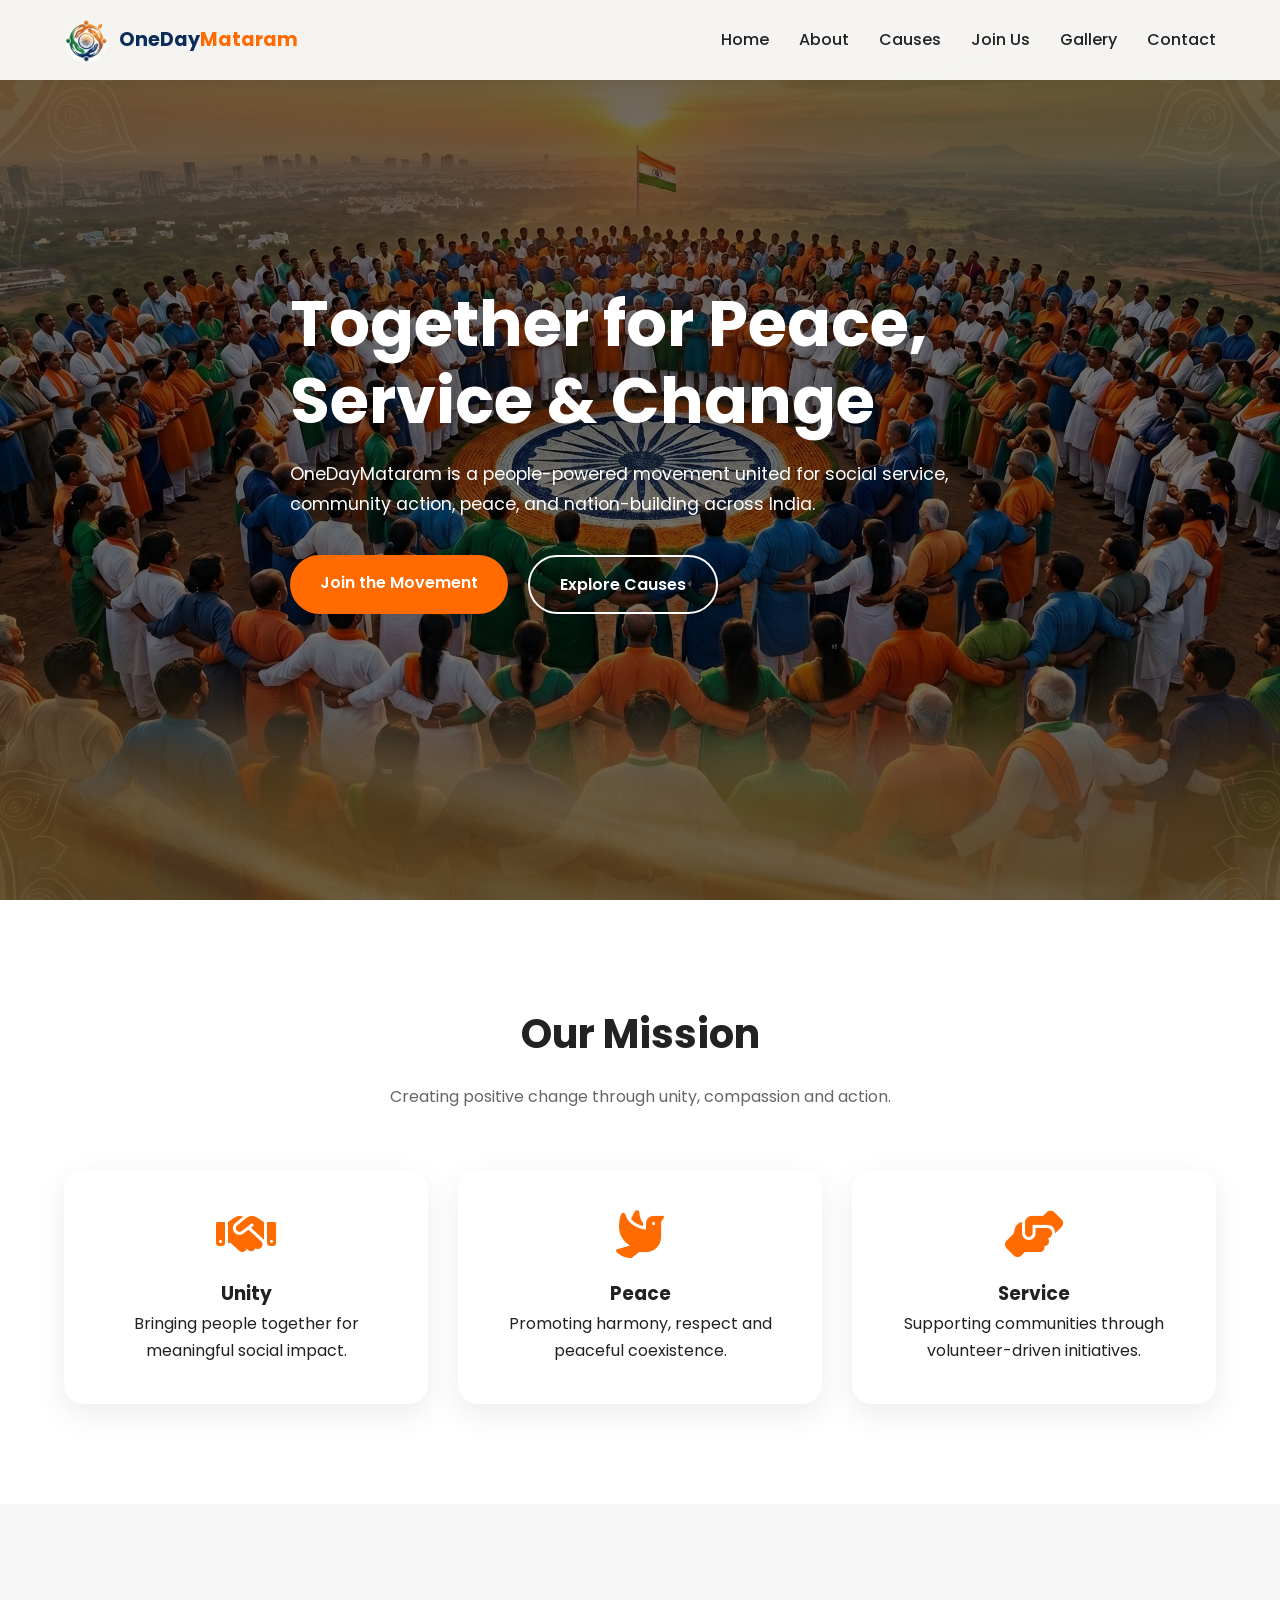
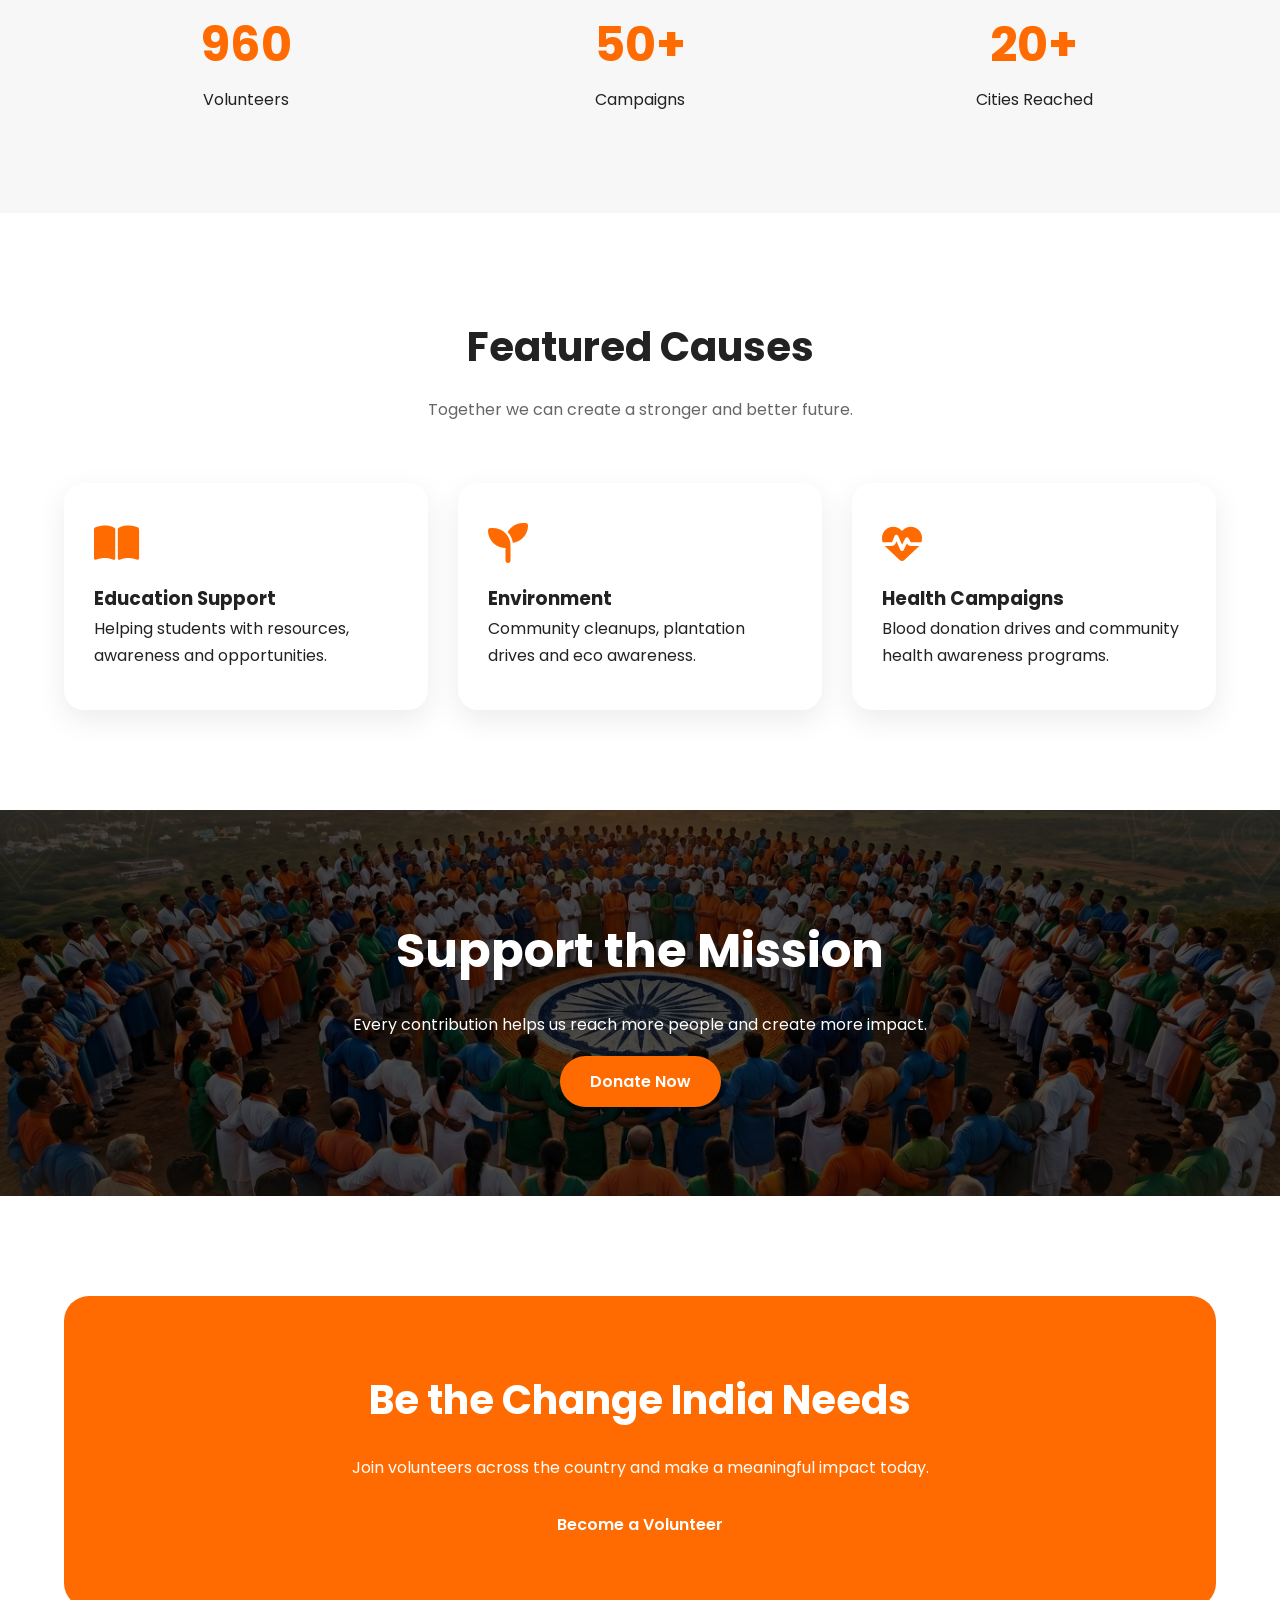
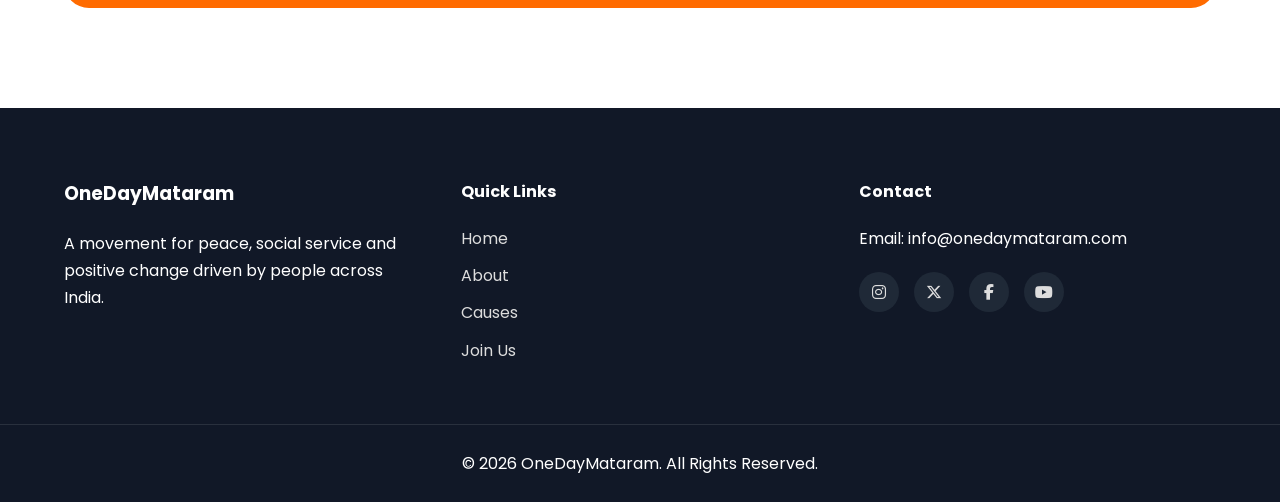
==== index.html @ 4ea3427a "First changes" ====
<!doctype html>
<html lang="en">
  <head>
    <meta charset="UTF-8" />
    <meta name="viewport" content="width=device-width, initial-scale=1.0" />
    <title>OneDayMataram | Together for Peace & Change</title>

    <!-- Google Fonts -->
    <link rel="preconnect" href="https://fonts.googleapis.com" />
    <link rel="preconnect" href="https://fonts.gstatic.com" crossorigin />
    <link
      href="https://fonts.googleapis.com/css2?family=Poppins:wght@300;400;500;600;700&display=swap"
      rel="stylesheet"
    />

    <!-- Font Awesome -->
    <link
      rel="stylesheet"
      href="https://cdnjs.cloudflare.com/ajax/libs/font-awesome/6.5.2/css/all.min.css"
    />

    <!-- AOS Animation -->
    <link href="https://unpkg.com/aos@2.3.4/dist/aos.css" rel="stylesheet" />

    <!-- CSS -->
    <link rel="stylesheet" href="assets/css/style.css" />
  </head>

  <body>
    <!-- ================= NAVBAR ================= -->

    <header class="header">
      <nav class="navbar container">
        <a href="index.html" class="logo">
          <img src="assets/images/logo.png" alt="OneDayMataram Logo" />
          <span class="logo-text">
            <span class="one">OneDay</span><span class="mat">Mataram</span>
          </span>
        </a>

        <ul class="nav-links" id="navLinks">
          <li><a href="index.html">Home</a></li>
          <li><a href="about.html">About</a></li>
          <li><a href="causes.html">Causes</a></li>
          <li><a href="join.html">Join Us</a></li>
          <li><a href="gallery.html">Gallery</a></li>
          <li><a href="contact.html">Contact</a></li>
        </ul>

        <div class="menu-toggle" id="menuToggle">
          <i class="fas fa-bars"></i>
        </div>
      </nav>
    </header>

    <!-- ================= HERO ================= -->

    <section class="hero">
      <div class="hero-overlay"></div>

      <div class="hero-content container" data-aos="fade-up">
        <h1>Together for Peace,<br />Service & Change</h1>

        <p>
          OneDayMataram is a people-powered movement united for social service,
          community action, peace, and nation-building across India.
        </p>

        <div class="hero-buttons">
          <a href="#" class="btn primary-btn">Join the Movement</a>
          <a href="#" class="btn secondary-btn">Explore Causes</a>
        </div>
      </div>
    </section>

    <!-- ================= MISSION ================= -->

    <section class="mission section">
      <div class="container">
        <div class="section-title" data-aos="fade-up">
          <h2>Our Mission</h2>
          <p>Creating positive change through unity, compassion and action.</p>
        </div>

        <div class="mission-grid">
          <div class="mission-card" data-aos="zoom-in">
            <i class="fas fa-handshake"></i>
            <h3>Unity</h3>
            <p>Bringing people together for meaningful social impact.</p>
          </div>

          <div class="mission-card" data-aos="zoom-in" data-aos-delay="100">
            <i class="fas fa-dove"></i>
            <h3>Peace</h3>
            <p>Promoting harmony, respect and peaceful coexistence.</p>
          </div>

          <div class="mission-card" data-aos="zoom-in" data-aos-delay="200">
            <i class="fas fa-hands-helping"></i>
            <h3>Service</h3>
            <p>Supporting communities through volunteer-driven initiatives.</p>
          </div>
        </div>
      </div>
    </section>

    <!-- ================= STATS ================= -->

    <section class="stats section">
      <div class="container stats-grid">
        <div class="stat-box" data-aos="fade-up">
          <h2 class="counter" data-target="1000">0</h2>
          <p>Volunteers</p>
        </div>

        <div class="stat-box" data-aos="fade-up" data-aos-delay="100">
          <h2 class="counter" data-target="50">0</h2>
          <p>Campaigns</p>
        </div>

        <div class="stat-box" data-aos="fade-up" data-aos-delay="200">
          <h2 class="counter" data-target="20">0</h2>
          <p>Cities Reached</p>
        </div>
      </div>
    </section>

    <!-- ================= CAUSES ================= -->

    <section class="causes section">
      <div class="container">
        <div class="section-title" data-aos="fade-up">
          <h2>Featured Causes</h2>
          <p>Together we can create a stronger and better future.</p>
        </div>

        <div class="causes-grid">
          <div class="cause-card" data-aos="fade-up">
            <i class="fas fa-book-open"></i>
            <h3>Education Support</h3>
            <p>Helping students with resources, awareness and opportunities.</p>
          </div>

          <div class="cause-card" data-aos="fade-up" data-aos-delay="100">
            <i class="fas fa-seedling"></i>
            <h3>Environment</h3>
            <p>Community cleanups, plantation drives and eco awareness.</p>
          </div>

          <div class="cause-card" data-aos="fade-up" data-aos-delay="200">
            <i class="fas fa-heartbeat"></i>
            <h3>Health Campaigns</h3>
            <p>
              Blood donation drives and community health awareness programs.
            </p>
          </div>
        </div>
      </div>
    </section>

    <!-- ================= DONATION ================= -->

    <section class="donation">
      <div class="container donation-content" data-aos="zoom-in">
        <h2>Support the Mission</h2>

        <p>
          Every contribution helps us reach more people and create more impact.
        </p>

        <a href="#" class="btn primary-btn">Donate Now</a>

        <!-- Donation system integration coming soon -->
      </div>
    </section>

    <!-- ================= CTA ================= -->

    <section class="cta section">
      <div class="container cta-box" data-aos="fade-up">
        <h2>Be the Change India Needs</h2>

        <p>
          Join volunteers across the country and make a meaningful impact today.
        </p>

        <a href="#" class="btn primary-btn">Become a Volunteer</a>
      </div>
    </section>

    <!-- ================= FOOTER ================= -->

    <footer class="footer">
      <div class="container footer-grid">
        <div class="footer-about">
          <h3>OneDayMataram</h3>

          <p>
            A movement for peace, social service and positive change driven by
            people across India.
          </p>
        </div>

        <div class="footer-links">
          <h4>Quick Links</h4>

          <ul>
            <li><a href="index.html">Home</a></li>
            <li><a href="about.html">About</a></li>
            <li><a href="causes.html">Causes</a></li>
            <li><a href="join.html">Join Us</a></li>
          </ul>
        </div>

        <div class="footer-contact">
          <h4>Contact</h4>

          <p>Email: info@onedaymataram.com</p>

          <div class="social-icons">
            <!-- Replace placeholder links later -->

            <a href="#"><i class="fab fa-instagram"></i></a>
            <a href="#"><i class="fab fa-x-twitter"></i></a>
            <a href="#"><i class="fab fa-facebook-f"></i></a>
            <a href="#"><i class="fab fa-youtube"></i></a>
          </div>
        </div>
      </div>

      <div class="footer-bottom">
        <p>© 2026 OneDayMataram. All Rights Reserved.</p>
      </div>
    </footer>

    <!-- Scroll Top -->
    <button id="scrollTopBtn">
      <i class="fas fa-arrow-up"></i>
    </button>

    <!-- AOS -->
    <script src="https://unpkg.com/aos@2.3.4/dist/aos.js"></script>

    <!-- JS -->
    <script src="assets/js/script.js"></script>
  </body>
</html>
---- assets/css/style.css ----
* {
  margin: 0;
  padding: 0;
  box-sizing: border-box;
  scroll-behavior: smooth;
}

html,
body {
  width: 100%;
  overflow-x: hidden;
}

body {
  font-family: "Poppins", sans-serif;
  color: #222;
  background: #fff;
  line-height: 1.7;
}

.container {
  width: 90%;
  max-width: 1200px;
  margin: auto;
}

.section {
  padding: 100px 0;
}

/* ================= NAVBAR ================= */

.header {
  position: fixed;
  width: 100%;
  top: 0;
  left: 0;
  z-index: 1000;
  background: #ffffffee;
  backdrop-filter: blur(10px);
  box-shadow: 0 2px 10px rgba(0, 0, 0, 0.05);
}

.navbar {
  display: flex;
  justify-content: space-between;
  align-items: center;
  height: 80px;
}

.logo {
  display: flex;
  align-items: center;
  gap: 10px;
  text-decoration: none;
  font-size: 1.2rem;
  font-weight: 700;
}

/* image */
.logo img {
  width: 45px;
  height: 45px;
  object-fit: cover;
  border-radius: 50%;
  background: #ddd;
}

/* text wrapper */
.logo-text {
  display: inline-block;
  line-height: 1;
  font-size: 1.2rem;
}

/* colors */
.logo-text .one {
  color: #0b2b58; /* Blue */
}

.logo-text .mat {
  color: #ff6b00; /* Orange */
}

.nav-links {
  display: flex;
  list-style: none;
  gap: 30px;
}

.nav-links a {
  text-decoration: none;
  color: #222;
  font-weight: 500;
  transition: 0.3s;
}

.nav-links a:hover {
  color: #ff6b00;
}

.menu-toggle {
  display: none;
  font-size: 1.5rem;
  cursor: pointer;
}

/* ================= HERO ================= */

.hero {
  height: 100vh;
  background:
    linear-gradient(rgba(0, 0, 0, 0.55), rgba(0, 0, 0, 0.55)),
    url("../images/hero.jpg") center/cover no-repeat;
  display: flex;
  align-items: center;
  position: relative;
}

.hero-content {
  position: relative;
  z-index: 2;
  color: #fff;
  max-width: 700px;
}

.hero-content h1 {
  font-size: 4rem;
  line-height: 1.2;
  margin-bottom: 20px;
}

.hero-content p {
  font-size: 1.1rem;
  margin-bottom: 35px;
}

.hero-buttons {
  display: flex;
  gap: 20px;
  flex-wrap: wrap;
}

.btn {
  padding: 14px 30px;
  border-radius: 50px;
  text-decoration: none;
  font-weight: 600;
  transition: 0.3s;
}

.primary-btn {
  background: #ff6b00;
  color: #fff;
}

.primary-btn:hover {
  background: #e45f00;
  transform: translateY(-3px);
}

.secondary-btn {
  border: 2px solid #fff;
  color: #fff;
}

.secondary-btn:hover {
  background: #fff;
  color: #111;
}

/* ================= TITLES ================= */

.section-title {
  text-align: center;
  margin-bottom: 60px;
}

.section-title h2 {
  font-size: 2.5rem;
  margin-bottom: 15px;
}

.section-title p {
  color: #666;
}

/* ================= MISSION ================= */

.mission-grid {
  display: grid;
  grid-template-columns: repeat(auto-fit, minmax(250px, 1fr));
  gap: 30px;
}

.mission-card {
  background: #fff;
  padding: 40px 30px;
  border-radius: 20px;
  text-align: center;
  box-shadow: 0 10px 30px rgba(0, 0, 0, 0.08);
  transition: 0.4s;
}

.mission-card:hover {
  transform: translateY(-10px);
}

.mission-card i {
  font-size: 3rem;
  color: #ff6b00;
  margin-bottom: 20px;
}

/* ================= STATS ================= */

.stats {
  background: #f7f7f7;
}

.stats-grid {
  display: grid;
  grid-template-columns: repeat(auto-fit, minmax(250px, 1fr));
  gap: 30px;
  text-align: center;
}

.stat-box h2 {
  font-size: 3rem;
  color: #ff6b00;
}

/* ================= CAUSES ================= */

.causes-grid {
  display: grid;
  grid-template-columns: repeat(auto-fit, minmax(280px, 1fr));
  gap: 30px;
}

.cause-card {
  padding: 40px 30px;
  border-radius: 20px;
  background: #fff;
  box-shadow: 0 10px 30px rgba(0, 0, 0, 0.08);
  transition: 0.4s;
}

.cause-card:hover {
  transform: translateY(-10px);
}

.cause-card i {
  font-size: 2.5rem;
  color: #ff6b00;
  margin-bottom: 20px;
}

/* ================= DONATION ================= */

.donation {
  padding: 100px 0;
  background:
    linear-gradient(rgba(0, 0, 0, 0.7), rgba(0, 0, 0, 0.7)),
    url("../images/hero.jpg") center/cover no-repeat;
  text-align: center;
  color: #fff;
}

.donation-content h2 {
  font-size: 3rem;
  margin-bottom: 20px;
}

.donation-content p {
  margin-bottom: 30px;
}

/* ================= CTA ================= */

.cta-box {
  background: #ff6b00;
  color: #fff;
  padding: 70px 40px;
  border-radius: 25px;
  text-align: center;
}

.cta-box h2 {
  font-size: 2.5rem;
  margin-bottom: 20px;
}

.cta-box p {
  margin-bottom: 30px;
}

/* ================= FOOTER ================= */

.footer {
  background: #111827;
  color: #fff;
  padding-top: 70px;
}

.footer-grid {
  display: grid;
  grid-template-columns: repeat(auto-fit, minmax(250px, 1fr));
  gap: 40px;
}

.footer h4,
.footer h3 {
  margin-bottom: 20px;
}

.footer ul {
  list-style: none;
}

.footer ul li {
  margin-bottom: 10px;
}

.footer a {
  text-decoration: none;
  color: #ddd;
}

.footer a:hover {
  color: #ff6b00;
}

.social-icons {
  display: flex;
  gap: 15px;
  margin-top: 20px;
}

.social-icons a {
  width: 40px;
  height: 40px;
  background: #1f2937;
  display: flex;
  align-items: center;
  justify-content: center;
  border-radius: 50%;
  transition: 0.3s;
}

.social-icons a:hover {
  background: #ff6b00;
}

.footer-bottom {
  text-align: center;
  padding: 25px 0;
  margin-top: 50px;
  border-top: 1px solid rgba(255, 255, 255, 0.1);
}

/* ================= SCROLL TOP ================= */

#scrollTopBtn {
  position: fixed;
  bottom: 30px;
  right: 30px;
  background: #ff6b00;
  color: #fff;
  border: none;
  width: 50px;
  height: 50px;
  border-radius: 50%;
  cursor: pointer;
  display: none;
  z-index: 1000;
}

/* ================= RESPONSIVE ================= */

@media (max-width: 900px) {
  .nav-links {
    position: absolute;
    top: 80px;
    left: -100%;
    width: 100%;
    background: #fff;
    flex-direction: column;
    text-align: center;
    padding: 30px 0;
    transition: 0.4s;
  }

  .nav-links.active {
    left: 0;
  }

  .menu-toggle {
    display: block;
  }

  .hero-content h1 {
    font-size: 2.7rem;
  }
}
/* ================= PAGE HERO ================= */

.page-hero {
  height: 60vh;
  position: relative;
  display: flex;
  align-items: center;
  justify-content: center;
  text-align: center;
  color: #fff;
}

.about-hero {
  background:
    linear-gradient(rgba(0, 0, 0, 0.65), rgba(0, 0, 0, 0.65)),
    url("../images/about-banner.jpg") center/cover no-repeat;
}

.page-overlay {
  position: absolute;
  inset: 0;
}

.page-hero-content {
  position: relative;
  z-index: 2;
  max-width: 800px;
}

.page-hero-content h1 {
  font-size: 4rem;
  margin-bottom: 20px;
}

.page-hero-content p {
  font-size: 1.1rem;
}

/* ================= ABOUT GRID ================= */

.about-grid {
  display: grid;
  grid-template-columns: repeat(auto-fit, minmax(300px, 1fr));
  gap: 60px;
  align-items: center;
}

.about-image img {
  width: 100%;
  border-radius: 25px;
  box-shadow: 0 10px 40px rgba(0, 0, 0, 0.15);
}

.about-content h2 {
  font-size: 2.5rem;
  margin-bottom: 20px;
}

.about-content p {
  margin-bottom: 20px;
  color: #555;
}

/* ================= VISION ================= */

.vision {
  background: #f7f7f7;
}

.vision-grid {
  display: grid;
  grid-template-columns: repeat(auto-fit, minmax(280px, 1fr));
  gap: 30px;
}

.vision-card {
  background: #fff;
  padding: 40px 30px;
  border-radius: 25px;
  text-align: center;
  box-shadow: 0 10px 30px rgba(0, 0, 0, 0.08);
  transition: 0.4s;
}

.vision-card:hover {
  transform: translateY(-10px);
}

.vision-card i {
  font-size: 3rem;
  color: #ff6b00;
  margin-bottom: 20px;
}

/* ================= VALUES ================= */

.values-grid {
  display: grid;
  grid-template-columns: repeat(auto-fit, minmax(250px, 1fr));
  gap: 30px;
}

.value-card {
  background: #fff;
  padding: 35px 25px;
  border-radius: 20px;
  text-align: center;
  box-shadow: 0 10px 25px rgba(0, 0, 0, 0.08);
  transition: 0.4s;
}

.value-card:hover {
  transform: translateY(-10px);
}

.value-card i {
  font-size: 2.5rem;
  color: #ff6b00;
  margin-bottom: 20px;
}

/* ================= JOURNEY ================= */

.journey {
  background:
    linear-gradient(rgba(0, 0, 0, 0.75), rgba(0, 0, 0, 0.75)),
    url("../images/journey.jpg") center/cover no-repeat;
  color: #fff;
  text-align: center;
}

.journey-content {
  max-width: 800px;
  margin: auto;
}

.journey-content h2 {
  font-size: 3rem;
  margin-bottom: 25px;
}

.journey-content p {
  margin-bottom: 20px;
}

/* ================= ACTIVE NAV ================= */

.nav-links a.active {
  color: #ff6b00;
}

/* ================= RESPONSIVE ================= */

@media (max-width: 768px) {
  .page-hero-content h1 {
    font-size: 2.8rem;
  }

  .about-content h2 {
    font-size: 2rem;
  }

  .journey-content h2 {
    font-size: 2.3rem;
  }
}

/* ================= CAUSES HERO ================= */

.causes-hero {
  background:
    linear-gradient(rgba(0, 0, 0, 0.65), rgba(0, 0, 0, 0.65)),
    url("../images/causes-banner.jpg") center/cover no-repeat;
}

/* ================= CAUSES PAGE ================= */

.causes-page {
  padding-top: 0;
}

.causes-page-grid {
  display: grid;
  grid-template-columns: repeat(auto-fit, minmax(300px, 1fr));
  gap: 35px;
}

.cause-box {
  background: #fff;
  padding: 45px 35px;
  border-radius: 25px;
  box-shadow: 0 10px 30px rgba(0, 0, 0, 0.08);
  transition: 0.4s;
  position: relative;
  overflow: hidden;
}

.cause-box::before {
  content: "";
  position: absolute;
  top: 0;
  left: 0;
  width: 100%;
  height: 5px;
  background: #ff6b00;
}

.cause-box:hover {
  transform: translateY(-12px);
}

.cause-icon {
  width: 80px;
  height: 80px;
  border-radius: 50%;
  background: #fff3eb;
  display: flex;
  align-items: center;
  justify-content: center;
  margin-bottom: 25px;
}

.cause-icon i {
  font-size: 2rem;
  color: #ff6b00;
}

.cause-box h3 {
  margin-bottom: 15px;
  font-size: 1.5rem;
}

.cause-box p {
  color: #666;
}

/* ================= IMPACT ================= */

.impact {
  background: #f7f7f7;
}

.impact-grid {
  display: grid;
  grid-template-columns: repeat(auto-fit, minmax(250px, 1fr));
  gap: 30px;
}

.impact-card {
  background: #fff;
  padding: 50px 30px;
  border-radius: 25px;
  text-align: center;
  box-shadow: 0 10px 30px rgba(0, 0, 0, 0.08);
  transition: 0.4s;
}

.impact-card:hover {
  transform: translateY(-10px);
}

.impact-card h3 {
  font-size: 3rem;
  color: #ff6b00;
  margin-bottom: 15px;
}

/* ================= CAUSES CTA ================= */

.causes-cta {
  padding: 120px 0;
  background:
    linear-gradient(rgba(0, 0, 0, 0.75), rgba(0, 0, 0, 0.75)),
    url("../images/volunteers.jpg") center/cover no-repeat;
  text-align: center;
  color: #fff;
}

.causes-cta-content {
  max-width: 800px;
  margin: auto;
}

.causes-cta-content h2 {
  font-size: 3rem;
  margin-bottom: 20px;
}

.causes-cta-content p {
  margin-bottom: 35px;
}

/* ================= RESPONSIVE ================= */

@media (max-width: 768px) {
  .causes-cta-content h2 {
    font-size: 2.3rem;
  }

  .cause-box {
    padding: 35px 25px;
  }
}

/* ================= JOIN HERO ================= */

.join-hero {
  background:
    linear-gradient(rgba(0, 0, 0, 0.65), rgba(0, 0, 0, 0.65)),
    url("../images/join-banner.jpg") center/cover no-repeat;
}

/* ================= JOIN SECTION ================= */

.join-grid {
  display: grid;
  grid-template-columns: repeat(auto-fit, minmax(320px, 1fr));
  gap: 60px;
  align-items: center;
}

.join-info h2 {
  font-size: 2.7rem;
  margin-bottom: 20px;
}

.join-info p {
  color: #555;
  margin-bottom: 35px;
}

.join-points {
  display: flex;
  flex-direction: column;
  gap: 30px;
}

.join-point {
  display: flex;
  align-items: flex-start;
  gap: 20px;
}

.join-point i {
  width: 65px;
  height: 65px;
  border-radius: 50%;
  background: #fff3eb;
  display: flex;
  align-items: center;
  justify-content: center;
  color: #ff6b00;
  font-size: 1.4rem;
  flex-shrink: 0;
}

.join-point h4 {
  margin-bottom: 8px;
  font-size: 1.2rem;
}

/* ================= FORM ================= */

.join-form-container {
  background: #fff;
  padding: 45px;
  border-radius: 25px;
  box-shadow: 0 10px 40px rgba(0, 0, 0, 0.08);
}

.join-form h2 {
  margin-bottom: 30px;
  text-align: center;
  font-size: 2rem;
}

.form-group {
  margin-bottom: 20px;
}

.form-group input,
.form-group textarea {
  width: 100%;
  padding: 16px 18px;
  border: 1px solid #ddd;
  border-radius: 14px;
  font-family: "Poppins", sans-serif;
  font-size: 1rem;
  outline: none;
  transition: 0.3s;
}

.form-group input:focus,
.form-group textarea:focus {
  border-color: #ff6b00;
  box-shadow: 0 0 0 4px rgba(255, 107, 0, 0.1);
}

.full-btn {
  width: 100%;
  border: none;
  cursor: pointer;
  font-size: 1rem;
}

/* ================= VOLUNTEER AREAS ================= */

.volunteer-areas {
  background: #f7f7f7;
}

.areas-grid {
  display: grid;
  grid-template-columns: repeat(auto-fit, minmax(280px, 1fr));
  gap: 30px;
}

.area-card {
  background: #fff;
  padding: 40px 30px;
  border-radius: 25px;
  text-align: center;
  box-shadow: 0 10px 30px rgba(0, 0, 0, 0.08);
  transition: 0.4s;
}

.area-card:hover {
  transform: translateY(-10px);
}

.area-card i {
  font-size: 2.7rem;
  color: #ff6b00;
  margin-bottom: 20px;
}

.area-card h3 {
  margin-bottom: 15px;
}

/* ================= JOIN CTA ================= */

.join-cta {
  padding: 120px 0;
  text-align: center;
  color: #fff;
  background:
    linear-gradient(rgba(0, 0, 0, 0.75), rgba(0, 0, 0, 0.75)),
    url("../images/volunteer-team.jpg") center/cover no-repeat;
}

.join-cta-content {
  max-width: 800px;
  margin: auto;
}

.join-cta-content h2 {
  font-size: 3rem;
  margin-bottom: 20px;
}

.join-cta-content p {
  margin-bottom: 35px;
  font-size: 1.1rem;
}

/* ================= RESPONSIVE ================= */

@media (max-width: 768px) {
  .join-info h2 {
    font-size: 2rem;
  }

  .join-form-container {
    padding: 35px 25px;
  }

  .join-cta-content h2 {
    font-size: 2.3rem;
  }
}

/* ================= GALLERY HERO ================= */

.gallery-hero {
  background:
    linear-gradient(rgba(0, 0, 0, 0.65), rgba(0, 0, 0, 0.65)),
    url("../images/gallery-banner.jpg") center/cover no-repeat;
}

/* ================= GALLERY SECTION ================= */

.gallery-section {
  padding-bottom: 100px;
}

.gallery-grid {
  display: grid;
  grid-template-columns: repeat(auto-fit, minmax(300px, 1fr));
  gap: 25px;
}

.gallery-item {
  position: relative;
  overflow: hidden;
  border-radius: 25px;
  cursor: pointer;
}

.gallery-item img {
  width: 100%;
  height: 320px;
  object-fit: cover;
  transition: 0.5s;
  display: block;
}

.gallery-overlay {
  position: absolute;
  inset: 0;
  background: linear-gradient(rgba(0, 0, 0, 0.1), rgba(0, 0, 0, 0.7));
  display: flex;
  align-items: flex-end;
  padding: 25px;
  opacity: 0;
  transition: 0.4s;
}

.gallery-overlay h3 {
  color: #fff;
  font-size: 1.4rem;
}

.gallery-item:hover img {
  transform: scale(1.1);
}

.gallery-item:hover .gallery-overlay {
  opacity: 1;
}

/* ================= VIDEO SECTION ================= */

.video-section {
  background: #f7f7f7;
}

.video-placeholder {
  background: #fff;
  border-radius: 25px;
  padding: 80px 40px;
  text-align: center;
  box-shadow: 0 10px 30px rgba(0, 0, 0, 0.08);
}

.video-placeholder i {
  font-size: 5rem;
  color: #ff6b00;
  margin-bottom: 25px;
}

.video-placeholder h3 {
  font-size: 2rem;
  margin-bottom: 15px;
}

.video-placeholder p {
  color: #666;
}

/* ================= GALLERY CTA ================= */

.gallery-cta {
  padding: 120px 0;
  background:
    linear-gradient(rgba(0, 0, 0, 0.75), rgba(0, 0, 0, 0.75)),
    url("../images/gallery-cta.jpg") center/cover no-repeat;
  text-align: center;
  color: #fff;
}

.gallery-cta-content {
  max-width: 800px;
  margin: auto;
}

.gallery-cta-content h2 {
  font-size: 3rem;
  margin-bottom: 20px;
}

.gallery-cta-content p {
  margin-bottom: 35px;
  font-size: 1.1rem;
}

/* ================= RESPONSIVE ================= */

@media (max-width: 768px) {
  .gallery-item img {
    height: 260px;
  }

  .gallery-cta-content h2 {
    font-size: 2.3rem;
  }

  .video-placeholder {
    padding: 60px 25px;
  }
}

/* ================= CONTACT HERO ================= */

.contact-hero {
  background:
    linear-gradient(rgba(0, 0, 0, 0.65), rgba(0, 0, 0, 0.65)),
    url("../images/contact-banner.jpg") center/cover no-repeat;
}

/* ================= CONTACT SECTION ================= */

.contact-grid {
  display: grid;
  grid-template-columns: repeat(auto-fit, minmax(320px, 1fr));
  gap: 60px;
  align-items: start;
}

.contact-info h2 {
  font-size: 2.7rem;
  margin-bottom: 20px;
}

.contact-info p {
  color: #555;
  margin-bottom: 35px;
}

.contact-cards {
  display: flex;
  flex-direction: column;
  gap: 25px;
}

.contact-card {
  display: flex;
  gap: 20px;
  align-items: flex-start;
  background: #fff;
  padding: 25px;
  border-radius: 20px;
  box-shadow: 0 10px 25px rgba(0, 0, 0, 0.06);
}

.contact-card i {
  width: 60px;
  height: 60px;
  border-radius: 50%;
  background: #fff3eb;
  display: flex;
  align-items: center;
  justify-content: center;
  color: #ff6b00;
  font-size: 1.3rem;
  flex-shrink: 0;
}

.contact-card h4 {
  margin-bottom: 8px;
}

/* ================= SOCIAL ================= */

.contact-social {
  margin-top: 40px;
}

.contact-social h3 {
  margin-bottom: 20px;
}

/* ================= CONTACT FORM ================= */

.contact-form-container {
  background: #fff;
  padding: 45px;
  border-radius: 25px;
  box-shadow: 0 10px 40px rgba(0, 0, 0, 0.08);
}

.contact-form h2 {
  margin-bottom: 30px;
  text-align: center;
  font-size: 2rem;
}

/* ================= MAP SECTION ================= */

.map-section {
  background: #f7f7f7;
  padding: 100px 0;
}

.map-placeholder {
  background: #fff;
  padding: 80px 40px;
  border-radius: 25px;
  text-align: center;
  box-shadow: 0 10px 30px rgba(0, 0, 0, 0.08);
}

.map-placeholder i {
  font-size: 5rem;
  color: #ff6b00;
  margin-bottom: 25px;
}

.map-placeholder h3 {
  font-size: 2rem;
  margin-bottom: 15px;
}

.map-placeholder p {
  color: #666;
}

/* ================= CONTACT CTA ================= */

.contact-cta {
  padding: 120px 0;
  background:
    linear-gradient(rgba(0, 0, 0, 0.75), rgba(0, 0, 0, 0.75)),
    url("../images/contact-cta.jpg") center/cover no-repeat;
  text-align: center;
  color: #fff;
}

.contact-cta-content {
  max-width: 800px;
  margin: auto;
}

.contact-cta-content h2 {
  font-size: 3rem;
  margin-bottom: 20px;
}

.contact-cta-content p {
  margin-bottom: 35px;
  font-size: 1.1rem;
}

/* ================= RESPONSIVE ================= */

@media (max-width: 768px) {
  .contact-info h2 {
    font-size: 2rem;
  }

  .contact-form-container {
    padding: 35px 25px;
  }

  .map-placeholder {
    padding: 60px 25px;
  }

  .contact-cta-content h2 {
    font-size: 2.3rem;
  }
}

/* img,
video {
  max-width: 100%;
  height: auto;
  display: block;
}

.about-grid,
.join-grid,
.contact-grid,
.causes-page-grid,
.gallery-grid {
  width: 100%;
  max-width: 100%;
  overflow-x: hidden;
} */

@media (max-width: 768px) {
  .container {
    width: 92%;
  }

  body {
    overflow-x: hidden;
  }
}
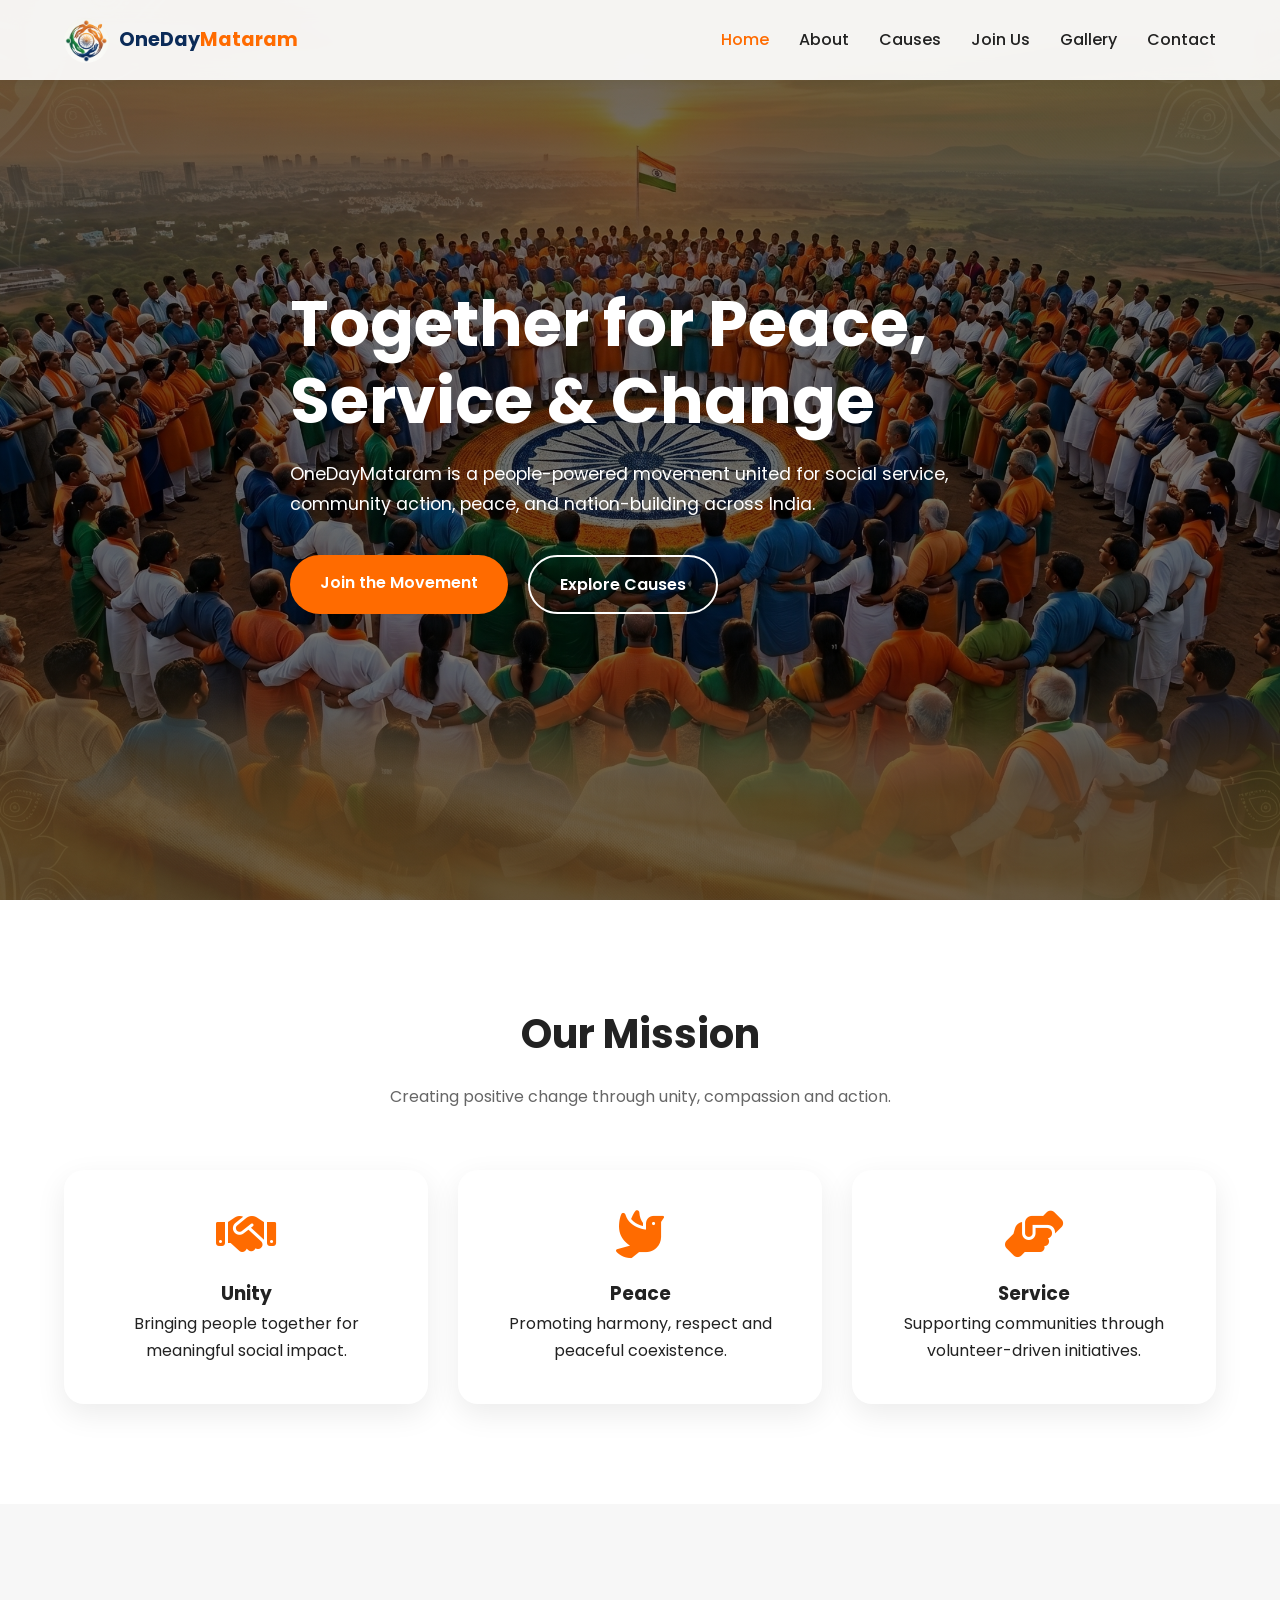
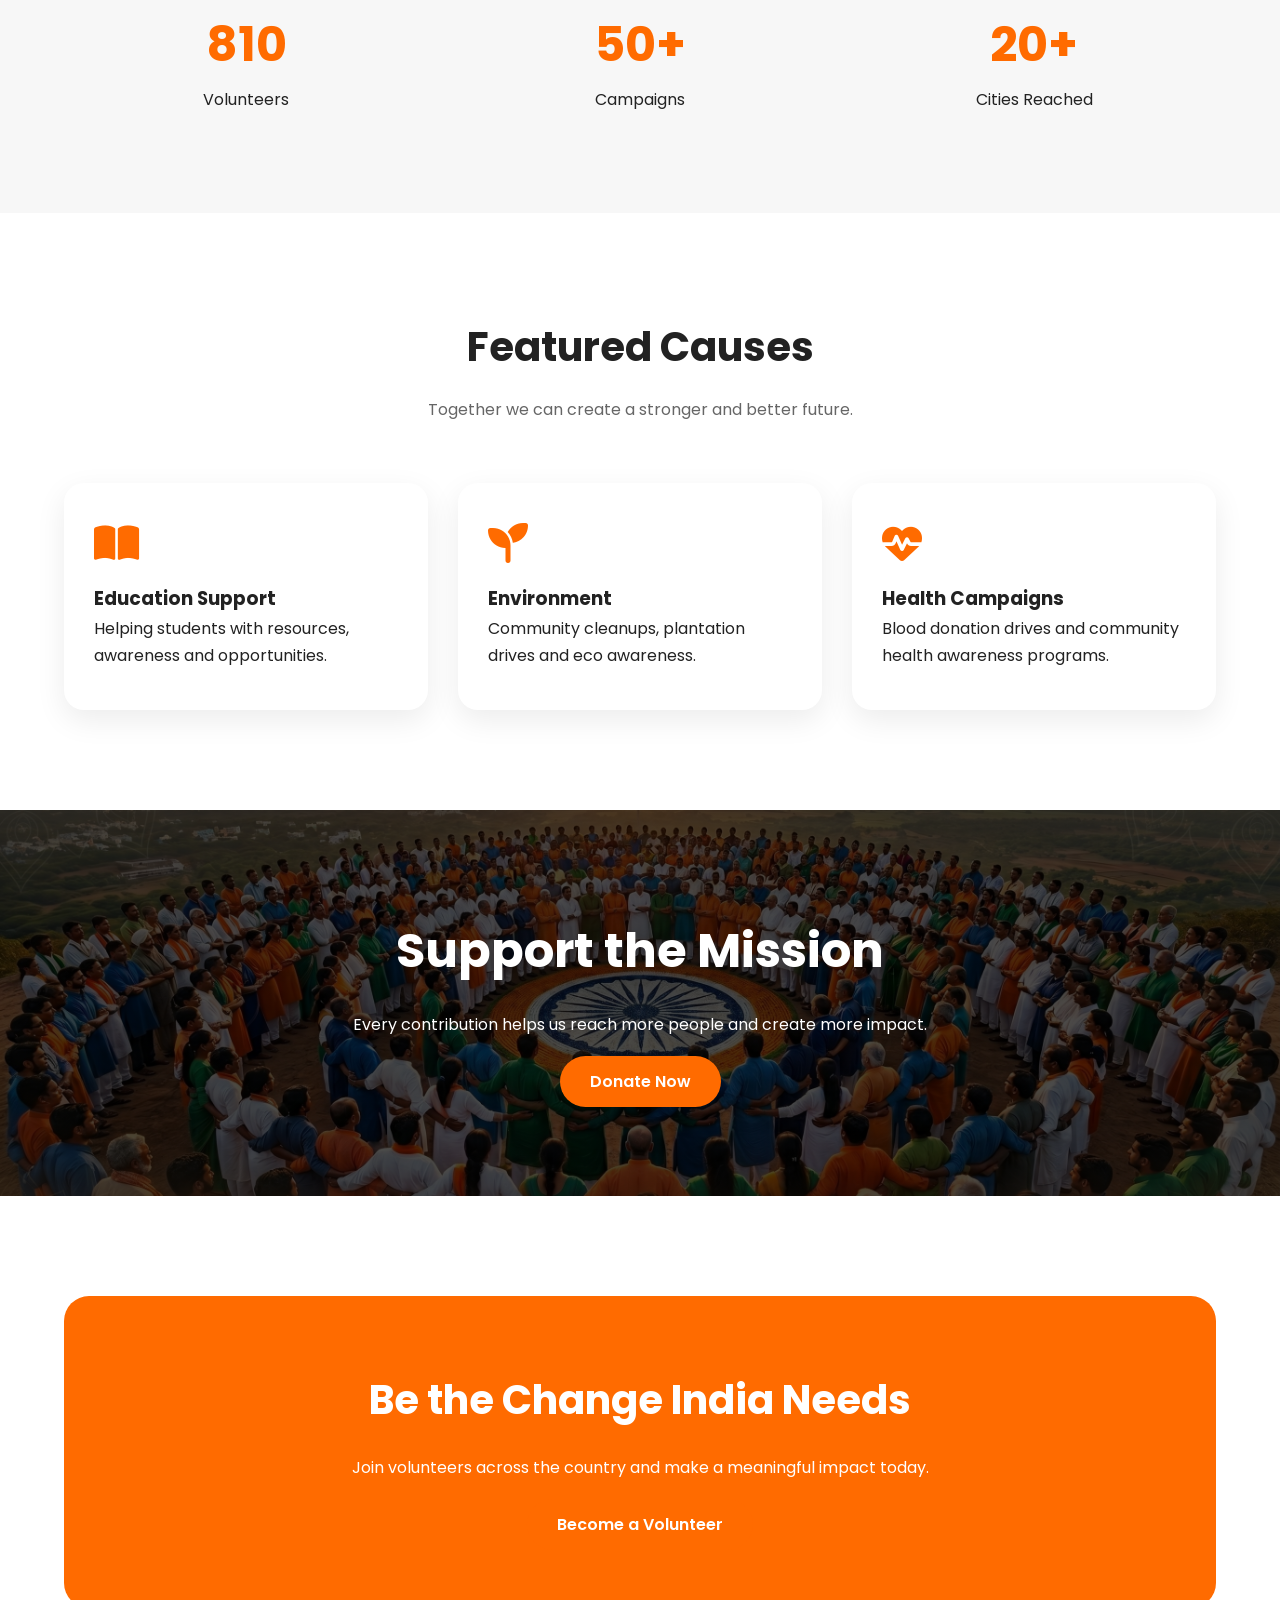
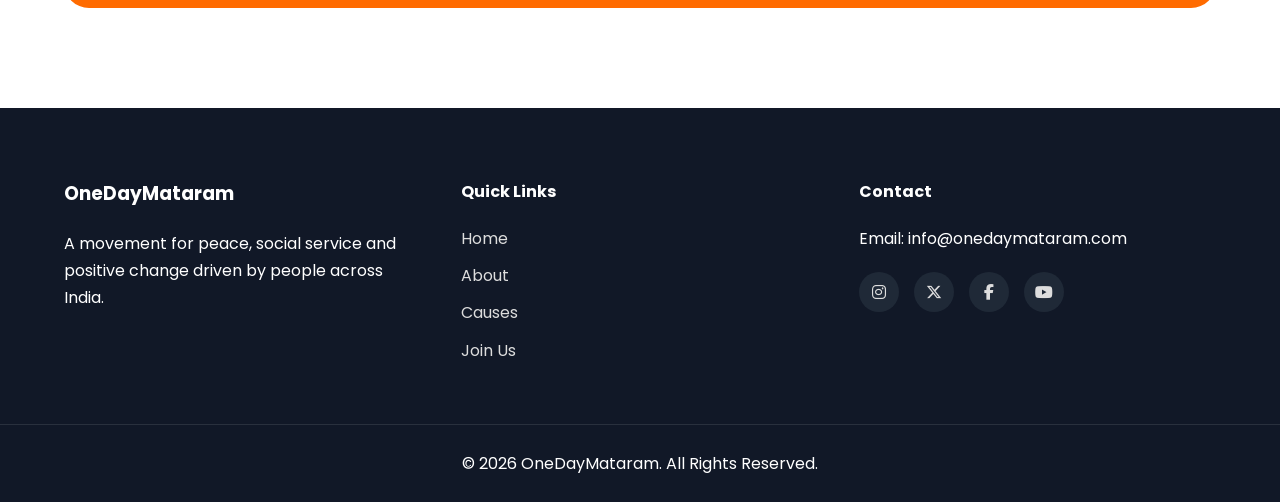
==== commit 76697ebf: "changes" ====
--- a/index.html
+++ b/index.html
@@ -39,7 +39,7 @@
         </a>
 
         <ul class="nav-links" id="navLinks">
-          <li><a href="index.html">Home</a></li>
+          <li><a href="index.html" class="active">Home</a></li>
           <li><a href="about.html">About</a></li>
           <li><a href="causes.html">Causes</a></li>
           <li><a href="join.html">Join Us</a></li>
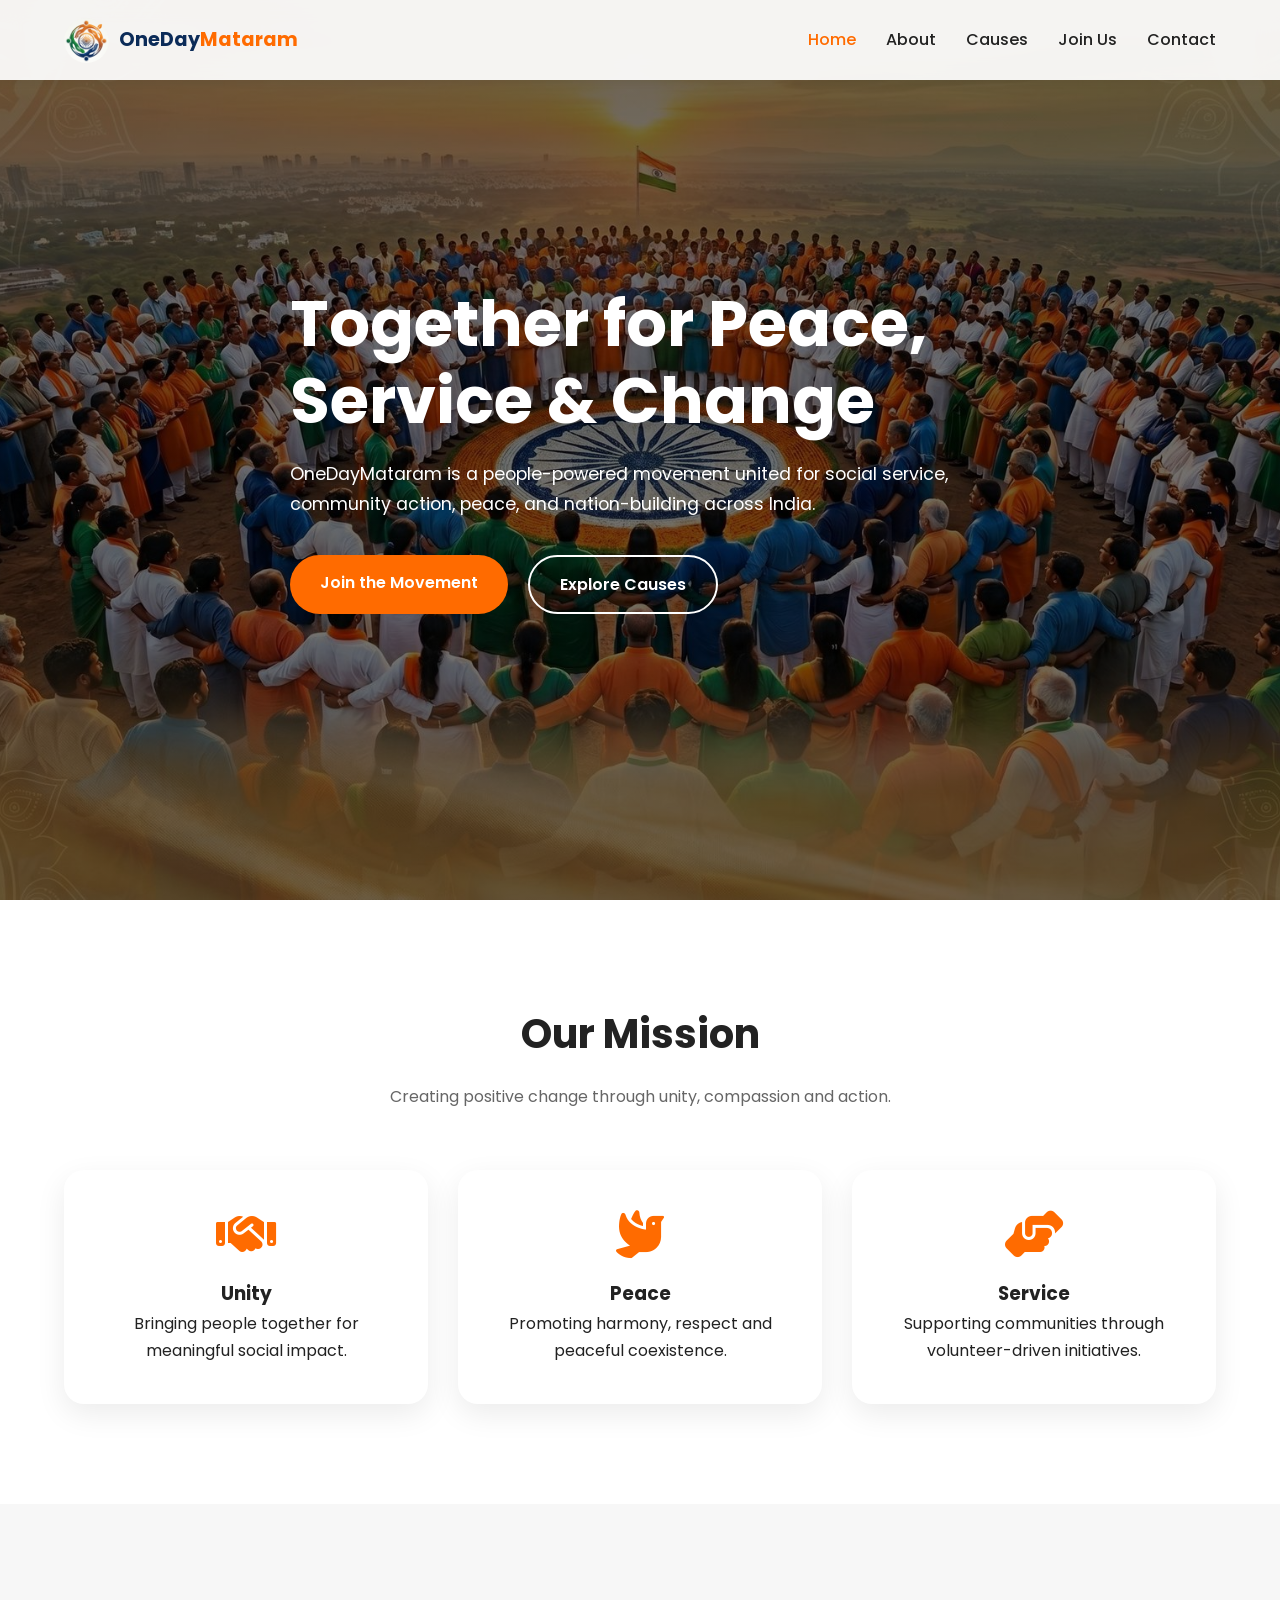
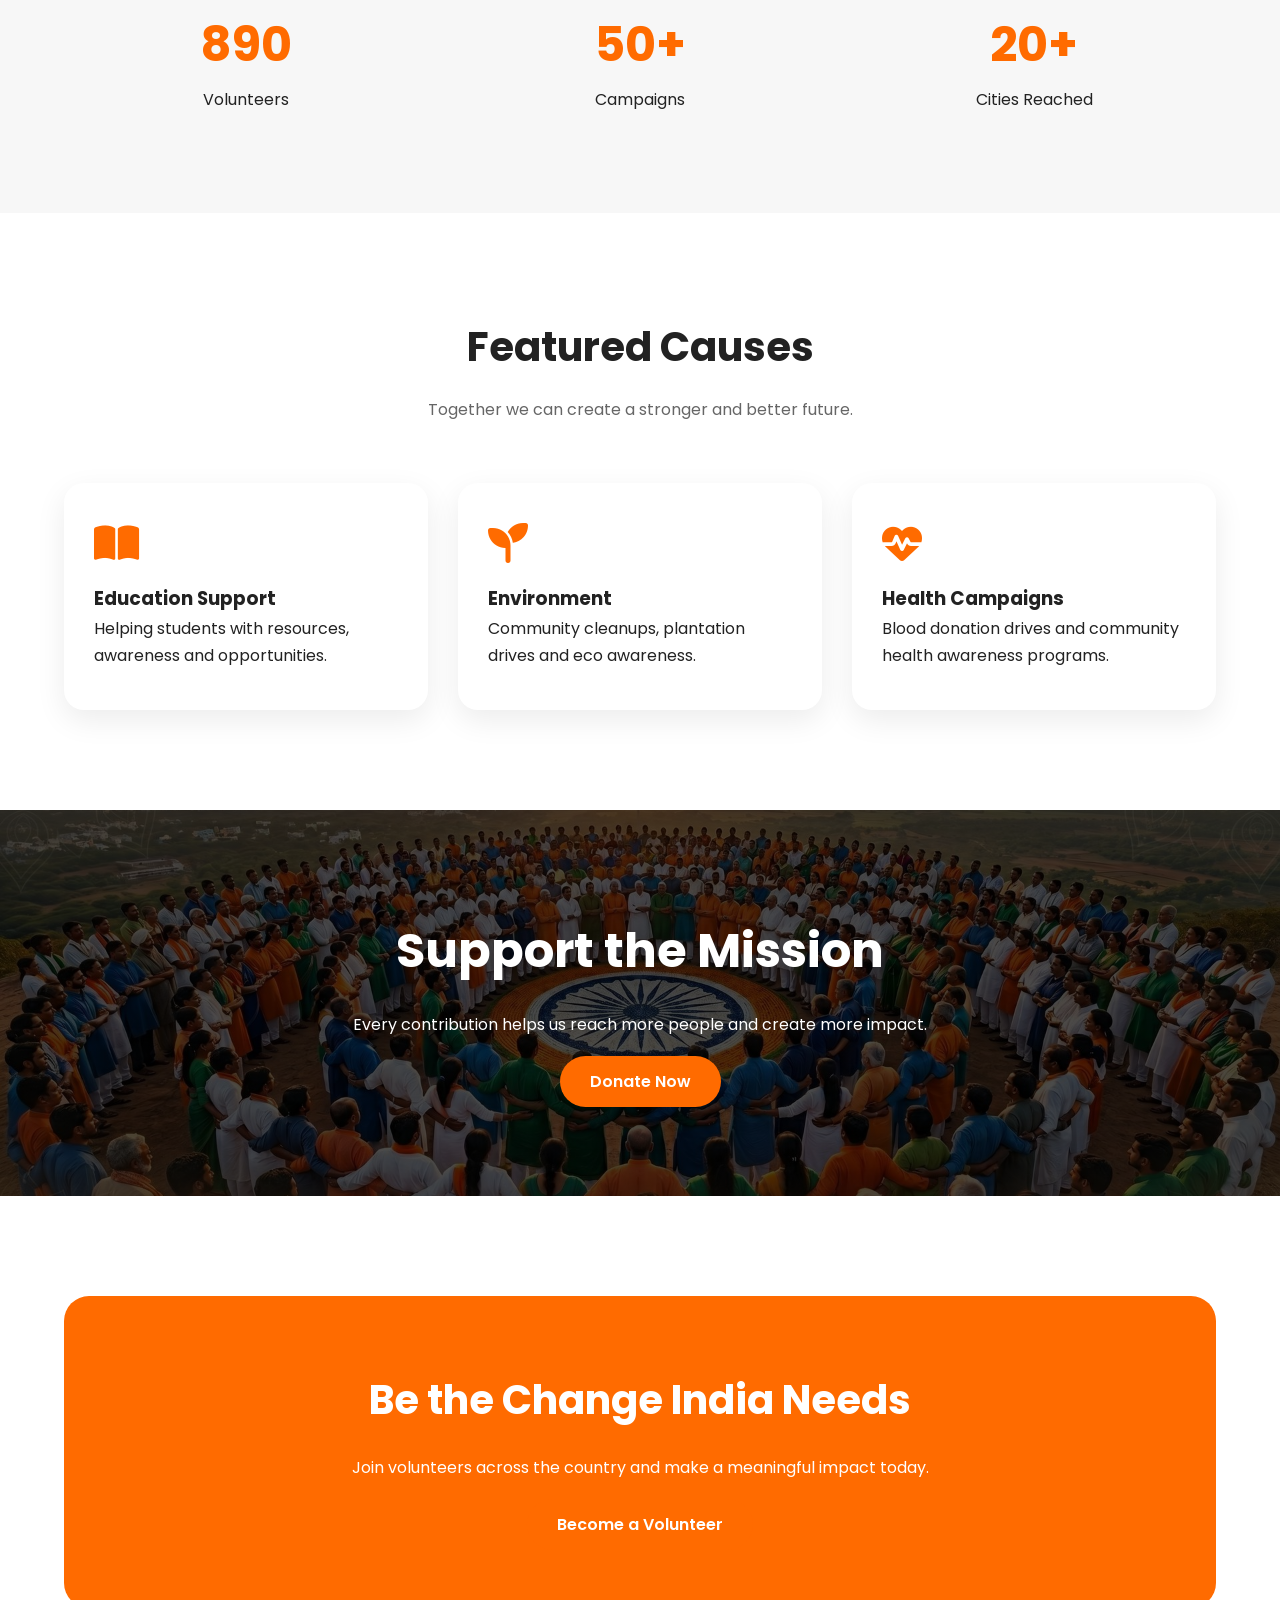
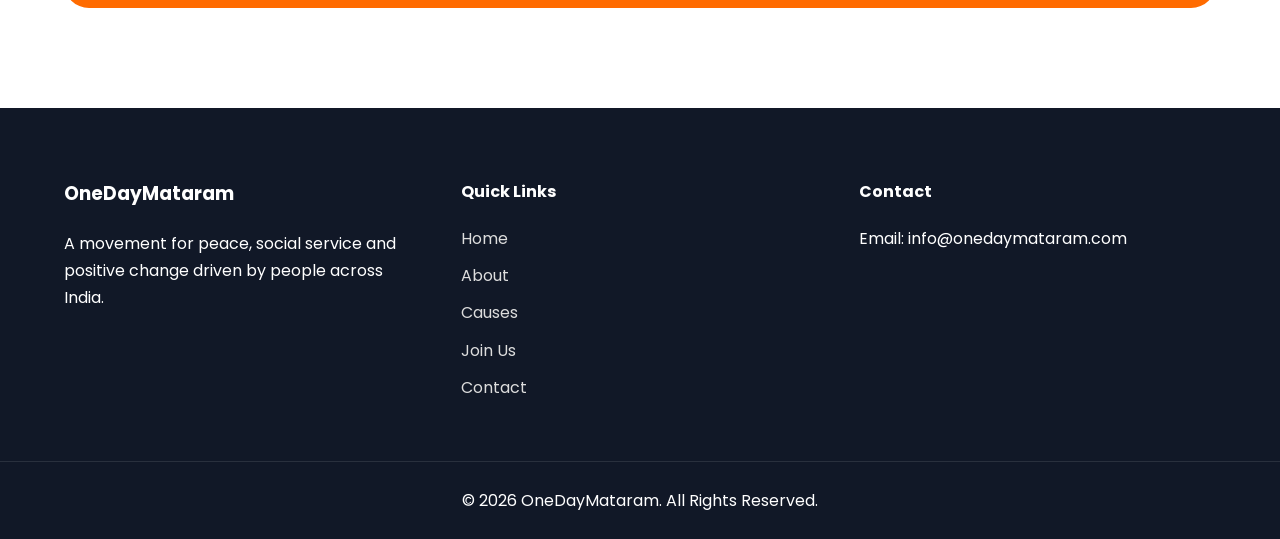
==== commit 0d3cc5f7: "feat: add 404 page, implement meta-SEO tags, and comment out inactive gallery/social sections" ====
--- a/index.html
+++ b/index.html
@@ -4,6 +4,15 @@
     <meta charset="UTF-8" />
     <meta name="viewport" content="width=device-width, initial-scale=1.0" />
     <title>OneDayMataram | Together for Peace & Change</title>
+    <meta name="description" content="OneDayMataram is a people-powered movement united for social service, community action, peace, and nation-building across India." />
+    <link rel="icon" type="image/x-icon" href="assets/images/favicon.ico" />
+
+    <!-- Open Graph / Social Sharing -->
+    <meta property="og:type" content="website" />
+    <meta property="og:title" content="OneDayMataram | Together for Peace & Change" />
+    <meta property="og:description" content="OneDayMataram is a people-powered movement united for social service, community action, peace, and nation-building across India." />
+    <meta property="og:image" content="assets/images/hero.jpg" />
+    <meta name="twitter:card" content="summary_large_image" />
 
     <!-- Google Fonts -->
     <link rel="preconnect" href="https://fonts.googleapis.com" />
@@ -43,7 +52,7 @@
           <li><a href="about.html">About</a></li>
           <li><a href="causes.html">Causes</a></li>
           <li><a href="join.html">Join Us</a></li>
-          <li><a href="gallery.html">Gallery</a></li>
+          <!-- <li><a href="gallery.html">Gallery</a></li> -->
           <li><a href="contact.html">Contact</a></li>
         </ul>
 
@@ -67,8 +76,8 @@
         </p>
 
         <div class="hero-buttons">
-          <a href="#" class="btn primary-btn">Join the Movement</a>
-          <a href="#" class="btn secondary-btn">Explore Causes</a>
+          <a href="join.html" class="btn primary-btn">Join the Movement</a>
+          <a href="causes.html" class="btn secondary-btn">Explore Causes</a>
         </div>
       </div>
     </section>
@@ -168,7 +177,7 @@
           Every contribution helps us reach more people and create more impact.
         </p>
 
-        <a href="#" class="btn primary-btn">Donate Now</a>
+        <a href="join.html" class="btn primary-btn">Donate Now</a>
 
         <!-- Donation system integration coming soon -->
       </div>
@@ -184,7 +193,7 @@
           Join volunteers across the country and make a meaningful impact today.
         </p>
 
-        <a href="#" class="btn primary-btn">Become a Volunteer</a>
+        <a href="join.html" class="btn primary-btn">Become a Volunteer</a>
       </div>
     </section>
 
@@ -209,6 +218,8 @@
             <li><a href="about.html">About</a></li>
             <li><a href="causes.html">Causes</a></li>
             <li><a href="join.html">Join Us</a></li>
+            <!-- <li><a href="gallery.html">Gallery</a></li> -->
+            <li><a href="contact.html">Contact</a></li>
           </ul>
         </div>
 
@@ -217,14 +228,15 @@
 
           <p>Email: info@onedaymataram.com</p>
 
+          <!-- Social media accounts (uncomment when accounts are created) -->
+          <!--
           <div class="social-icons">
-            <!-- Replace placeholder links later -->
-
             <a href="#"><i class="fab fa-instagram"></i></a>
             <a href="#"><i class="fab fa-x-twitter"></i></a>
             <a href="#"><i class="fab fa-facebook-f"></i></a>
             <a href="#"><i class="fab fa-youtube"></i></a>
           </div>
+          -->
         </div>
       </div>
 
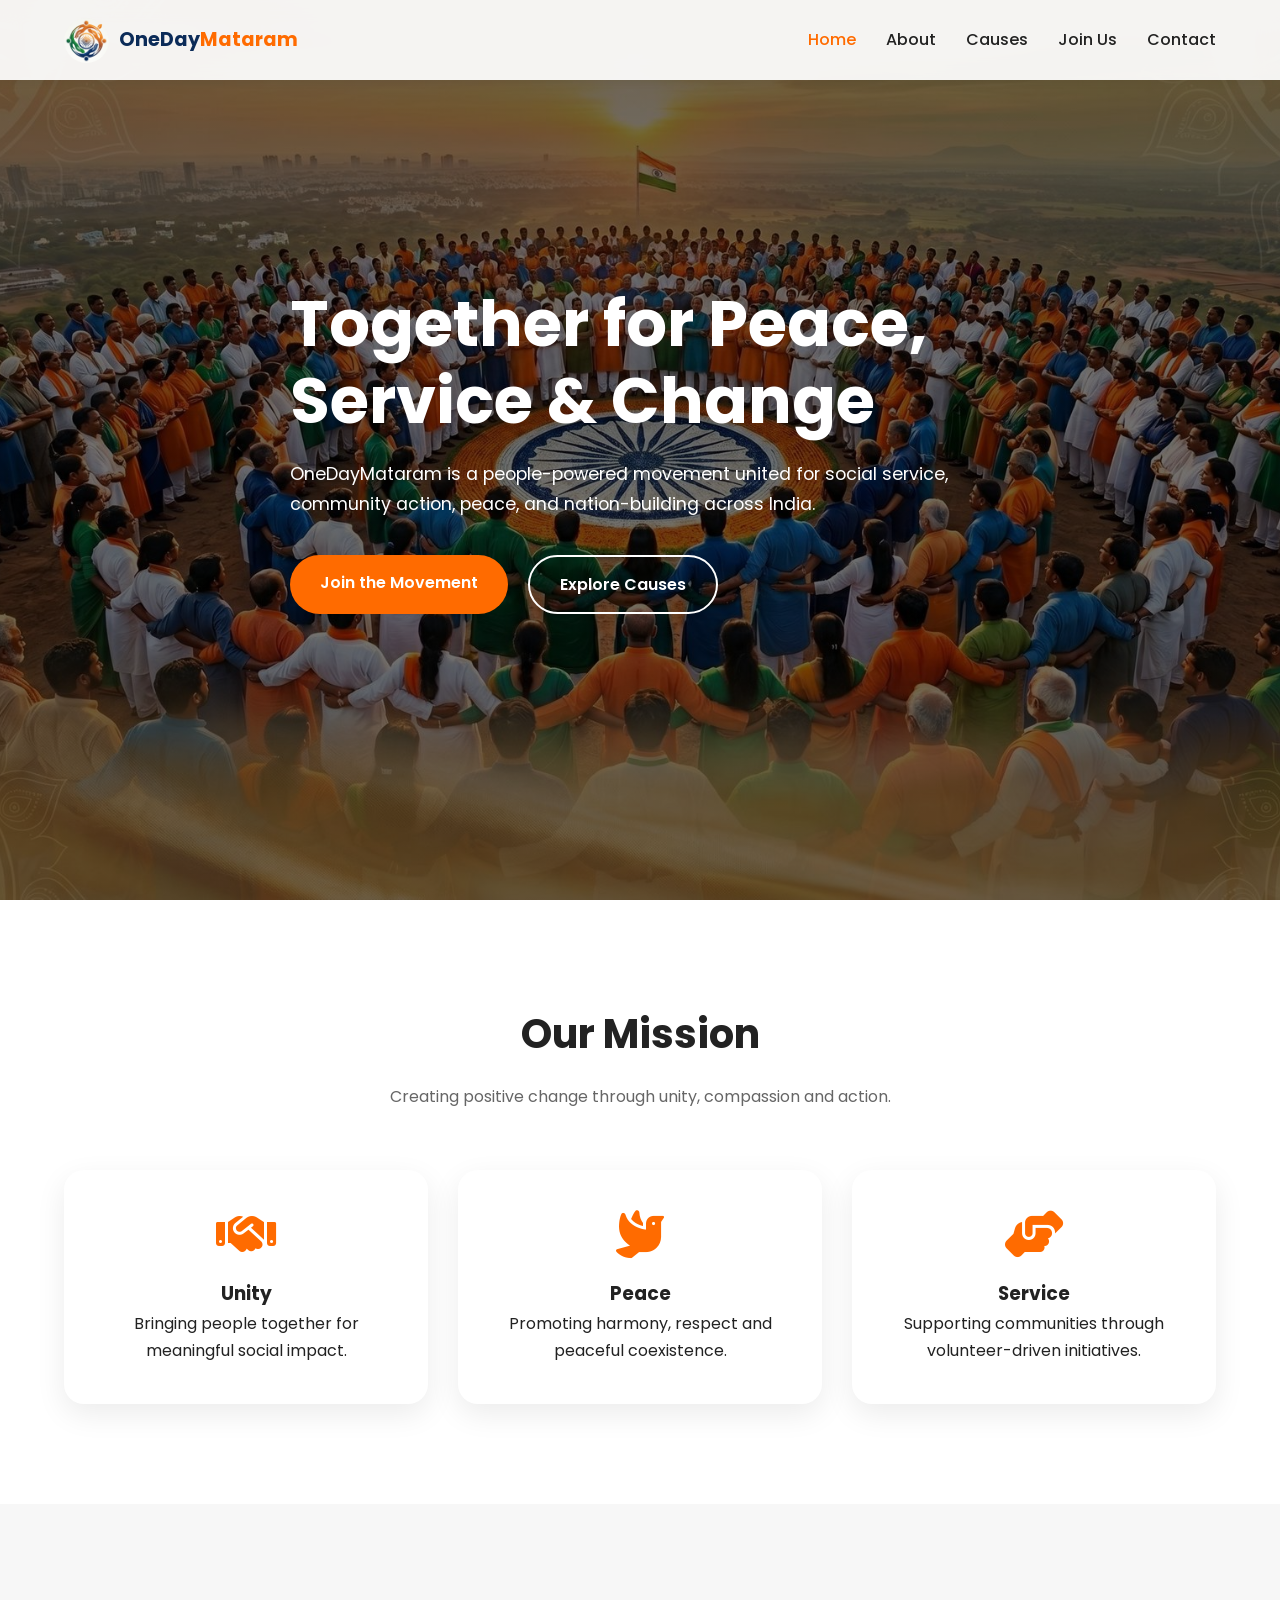
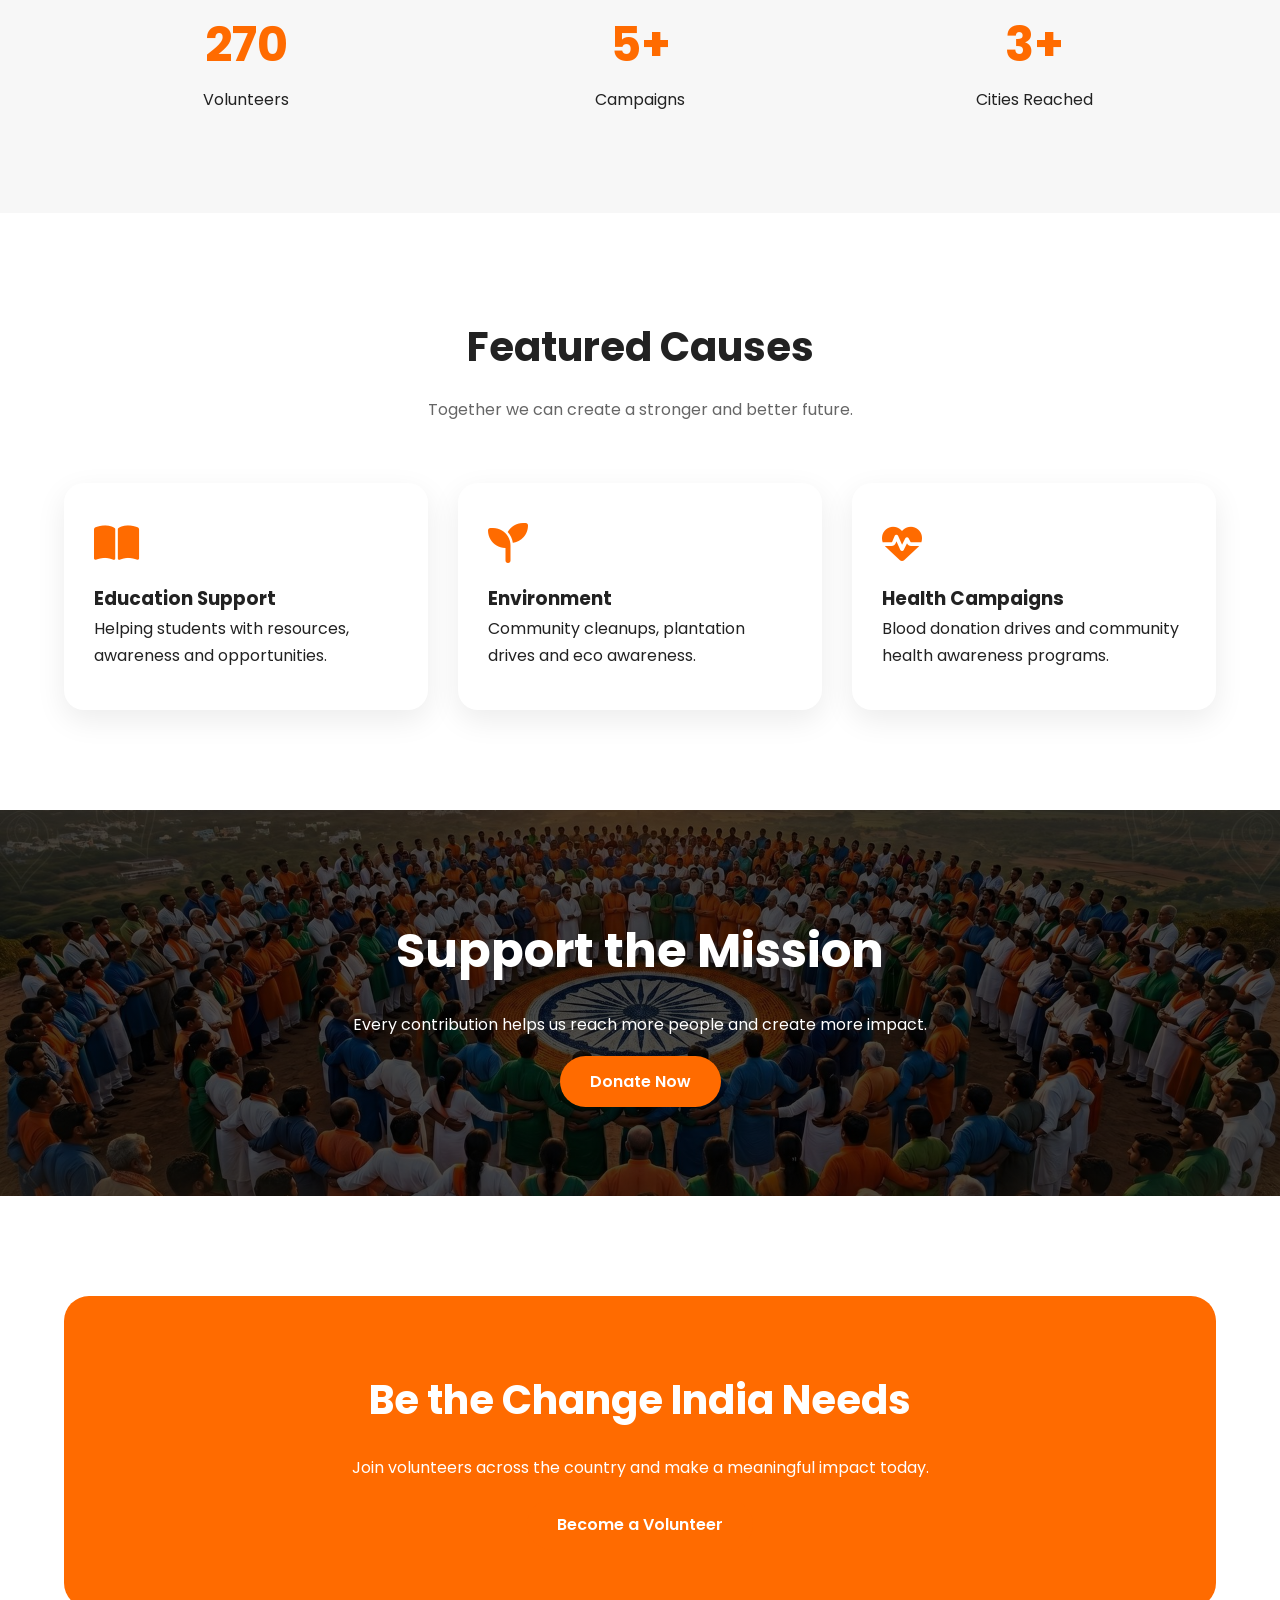
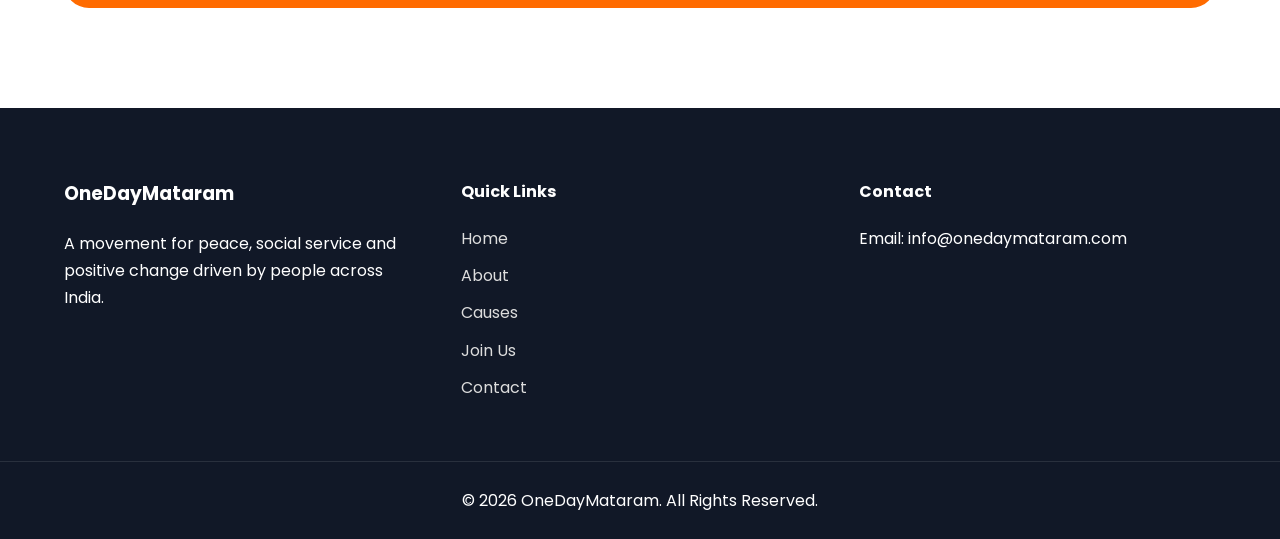
==== commit c0bcf50b: "feat: implement full page content for homepage and causes section" ====
--- a/index.html
+++ b/index.html
@@ -1,235 +1,233 @@
 <!doctype html>
 <html lang="en">
-  <head>
-    <meta charset="UTF-8" />
-    <meta name="viewport" content="width=device-width, initial-scale=1.0" />
-    <title>OneDayMataram | Together for Peace & Change</title>
-    <meta name="description" content="OneDayMataram is a people-powered movement united for social service, community action, peace, and nation-building across India." />
-    <link rel="icon" type="image/x-icon" href="assets/images/favicon.ico" />
-
-    <!-- Open Graph / Social Sharing -->
-    <meta property="og:type" content="website" />
-    <meta property="og:title" content="OneDayMataram | Together for Peace & Change" />
-    <meta property="og:description" content="OneDayMataram is a people-powered movement united for social service, community action, peace, and nation-building across India." />
-    <meta property="og:image" content="assets/images/hero.jpg" />
-    <meta name="twitter:card" content="summary_large_image" />
-
-    <!-- Google Fonts -->
-    <link rel="preconnect" href="https://fonts.googleapis.com" />
-    <link rel="preconnect" href="https://fonts.gstatic.com" crossorigin />
-    <link
-      href="https://fonts.googleapis.com/css2?family=Poppins:wght@300;400;500;600;700&display=swap"
-      rel="stylesheet"
-    />
-
-    <!-- Font Awesome -->
-    <link
-      rel="stylesheet"
-      href="https://cdnjs.cloudflare.com/ajax/libs/font-awesome/6.5.2/css/all.min.css"
-    />
-
-    <!-- AOS Animation -->
-    <link href="https://unpkg.com/aos@2.3.4/dist/aos.css" rel="stylesheet" />
-
-    <!-- CSS -->
-    <link rel="stylesheet" href="assets/css/style.css" />
-  </head>
-
-  <body>
-    <!-- ================= NAVBAR ================= -->
-
-    <header class="header">
-      <nav class="navbar container">
-        <a href="index.html" class="logo">
-          <img src="assets/images/logo.png" alt="OneDayMataram Logo" />
-          <span class="logo-text">
-            <span class="one">OneDay</span><span class="mat">Mataram</span>
-          </span>
-        </a>
-
-        <ul class="nav-links" id="navLinks">
-          <li><a href="index.html" class="active">Home</a></li>
+
+<head>
+  <meta charset="UTF-8" />
+  <meta name="viewport" content="width=device-width, initial-scale=1.0" />
+  <title>OneDayMataram | Together for Peace & Change</title>
+  <meta name="description"
+    content="OneDayMataram is a people-powered movement united for social service, community action, peace, and nation-building across India." />
+  <link rel="icon" type="image/x-icon" href="assets/images/favicon.ico" />
+
+  <!-- Open Graph / Social Sharing -->
+  <meta property="og:type" content="website" />
+  <meta property="og:title" content="OneDayMataram | Together for Peace & Change" />
+  <meta property="og:description"
+    content="OneDayMataram is a people-powered movement united for social service, community action, peace, and nation-building across India." />
+  <meta property="og:image" content="assets/images/hero.jpg" />
+  <meta name="twitter:card" content="summary_large_image" />
+
+  <!-- Google Fonts -->
+  <link rel="preconnect" href="https://fonts.googleapis.com" />
+  <link rel="preconnect" href="https://fonts.gstatic.com" crossorigin />
+  <link href="https://fonts.googleapis.com/css2?family=Poppins:wght@300;400;500;600;700&display=swap"
+    rel="stylesheet" />
+
+  <!-- Font Awesome -->
+  <link rel="stylesheet" href="https://cdnjs.cloudflare.com/ajax/libs/font-awesome/6.5.2/css/all.min.css" />
+
+  <!-- AOS Animation -->
+  <link href="https://unpkg.com/aos@2.3.4/dist/aos.css" rel="stylesheet" />
+
+  <!-- CSS -->
+  <link rel="stylesheet" href="assets/css/style.css" />
+</head>
+
+<body>
+  <!-- ================= NAVBAR ================= -->
+
+  <header class="header">
+    <nav class="navbar container">
+      <a href="index.html" class="logo">
+        <img src="assets/images/logo.png" alt="OneDayMataram Logo" />
+        <span class="logo-text">
+          <span class="one">OneDay</span><span class="mat">Mataram</span>
+        </span>
+      </a>
+
+      <ul class="nav-links" id="navLinks">
+        <li><a href="index.html" class="active">Home</a></li>
+        <li><a href="about.html">About</a></li>
+        <li><a href="causes.html">Causes</a></li>
+        <li><a href="join.html">Join Us</a></li>
+        <!-- <li><a href="gallery.html">Gallery</a></li> -->
+        <li><a href="contact.html">Contact</a></li>
+      </ul>
+
+      <div class="menu-toggle" id="menuToggle">
+        <i class="fas fa-bars"></i>
+      </div>
+    </nav>
+  </header>
+
+  <!-- ================= HERO ================= -->
+
+  <section class="hero">
+    <div class="hero-overlay"></div>
+
+    <div class="hero-content container" data-aos="fade-up">
+      <h1>Together for Peace,<br />Service & Change</h1>
+
+      <p>
+        OneDayMataram is a people-powered movement united for social service,
+        community action, peace, and nation-building across India.
+      </p>
+
+      <div class="hero-buttons">
+        <a href="join.html" class="btn primary-btn">Join the Movement</a>
+        <a href="causes.html" class="btn secondary-btn">Explore Causes</a>
+      </div>
+    </div>
+  </section>
+
+  <!-- ================= MISSION ================= -->
+
+  <section class="mission section">
+    <div class="container">
+      <div class="section-title" data-aos="fade-up">
+        <h2>Our Mission</h2>
+        <p>Creating positive change through unity, compassion and action.</p>
+      </div>
+
+      <div class="mission-grid">
+        <div class="mission-card" data-aos="zoom-in">
+          <i class="fas fa-handshake"></i>
+          <h3>Unity</h3>
+          <p>Bringing people together for meaningful social impact.</p>
+        </div>
+
+        <div class="mission-card" data-aos="zoom-in" data-aos-delay="100">
+          <i class="fas fa-dove"></i>
+          <h3>Peace</h3>
+          <p>Promoting harmony, respect and peaceful coexistence.</p>
+        </div>
+
+        <div class="mission-card" data-aos="zoom-in" data-aos-delay="200">
+          <i class="fas fa-hands-helping"></i>
+          <h3>Service</h3>
+          <p>Supporting communities through volunteer-driven initiatives.</p>
+        </div>
+      </div>
+    </div>
+  </section>
+
+  <!-- ================= STATS ================= -->
+
+  <section class="stats section">
+    <div class="container stats-grid">
+      <div class="stat-box" data-aos="fade-up">
+        <h2 class="counter" data-target="300">0</h2>
+        <p>Volunteers</p>
+      </div>
+
+      <div class="stat-box" data-aos="fade-up" data-aos-delay="100">
+        <h2 class="counter" data-target="5">0</h2>
+        <p>Campaigns</p>
+      </div>
+
+      <div class="stat-box" data-aos="fade-up" data-aos-delay="200">
+        <h2 class="counter" data-target="3">0</h2>
+        <p>Cities Reached</p>
+      </div>
+    </div>
+  </section>
+
+  <!-- ================= CAUSES ================= -->
+
+  <section class="causes section">
+    <div class="container">
+      <div class="section-title" data-aos="fade-up">
+        <h2>Featured Causes</h2>
+        <p>Together we can create a stronger and better future.</p>
+      </div>
+
+      <div class="causes-grid">
+        <div class="cause-card" data-aos="fade-up">
+          <i class="fas fa-book-open"></i>
+          <h3>Education Support</h3>
+          <p>Helping students with resources, awareness and opportunities.</p>
+        </div>
+
+        <div class="cause-card" data-aos="fade-up" data-aos-delay="100">
+          <i class="fas fa-seedling"></i>
+          <h3>Environment</h3>
+          <p>Community cleanups, plantation drives and eco awareness.</p>
+        </div>
+
+        <div class="cause-card" data-aos="fade-up" data-aos-delay="200">
+          <i class="fas fa-heartbeat"></i>
+          <h3>Health Campaigns</h3>
+          <p>
+            Blood donation drives and community health awareness programs.
+          </p>
+        </div>
+      </div>
+    </div>
+  </section>
+
+  <!-- ================= DONATION ================= -->
+
+  <section class="donation">
+    <div class="container donation-content" data-aos="zoom-in">
+      <h2>Support the Mission</h2>
+
+      <p>
+        Every contribution helps us reach more people and create more impact.
+      </p>
+
+      <a href="join.html" class="btn primary-btn">Donate Now</a>
+
+      <!-- Donation system integration coming soon -->
+    </div>
+  </section>
+
+  <!-- ================= CTA ================= -->
+
+  <section class="cta section">
+    <div class="container cta-box" data-aos="fade-up">
+      <h2>Be the Change India Needs</h2>
+
+      <p>
+        Join volunteers across the country and make a meaningful impact today.
+      </p>
+
+      <a href="join.html" class="btn primary-btn">Become a Volunteer</a>
+    </div>
+  </section>
+
+  <!-- ================= FOOTER ================= -->
+
+  <footer class="footer">
+    <div class="container footer-grid">
+      <div class="footer-about">
+        <h3>OneDayMataram</h3>
+
+        <p>
+          A movement for peace, social service and positive change driven by
+          people across India.
+        </p>
+      </div>
+
+      <div class="footer-links">
+        <h4>Quick Links</h4>
+
+        <ul>
+          <li><a href="index.html">Home</a></li>
           <li><a href="about.html">About</a></li>
           <li><a href="causes.html">Causes</a></li>
           <li><a href="join.html">Join Us</a></li>
           <!-- <li><a href="gallery.html">Gallery</a></li> -->
           <li><a href="contact.html">Contact</a></li>
         </ul>
-
-        <div class="menu-toggle" id="menuToggle">
-          <i class="fas fa-bars"></i>
-        </div>
-      </nav>
-    </header>
-
-    <!-- ================= HERO ================= -->
-
-    <section class="hero">
-      <div class="hero-overlay"></div>
-
-      <div class="hero-content container" data-aos="fade-up">
-        <h1>Together for Peace,<br />Service & Change</h1>
-
-        <p>
-          OneDayMataram is a people-powered movement united for social service,
-          community action, peace, and nation-building across India.
-        </p>
-
-        <div class="hero-buttons">
-          <a href="join.html" class="btn primary-btn">Join the Movement</a>
-          <a href="causes.html" class="btn secondary-btn">Explore Causes</a>
-        </div>
-      </div>
-    </section>
-
-    <!-- ================= MISSION ================= -->
-
-    <section class="mission section">
-      <div class="container">
-        <div class="section-title" data-aos="fade-up">
-          <h2>Our Mission</h2>
-          <p>Creating positive change through unity, compassion and action.</p>
-        </div>
-
-        <div class="mission-grid">
-          <div class="mission-card" data-aos="zoom-in">
-            <i class="fas fa-handshake"></i>
-            <h3>Unity</h3>
-            <p>Bringing people together for meaningful social impact.</p>
-          </div>
-
-          <div class="mission-card" data-aos="zoom-in" data-aos-delay="100">
-            <i class="fas fa-dove"></i>
-            <h3>Peace</h3>
-            <p>Promoting harmony, respect and peaceful coexistence.</p>
-          </div>
-
-          <div class="mission-card" data-aos="zoom-in" data-aos-delay="200">
-            <i class="fas fa-hands-helping"></i>
-            <h3>Service</h3>
-            <p>Supporting communities through volunteer-driven initiatives.</p>
-          </div>
-        </div>
-      </div>
-    </section>
-
-    <!-- ================= STATS ================= -->
-
-    <section class="stats section">
-      <div class="container stats-grid">
-        <div class="stat-box" data-aos="fade-up">
-          <h2 class="counter" data-target="1000">0</h2>
-          <p>Volunteers</p>
-        </div>
-
-        <div class="stat-box" data-aos="fade-up" data-aos-delay="100">
-          <h2 class="counter" data-target="50">0</h2>
-          <p>Campaigns</p>
-        </div>
-
-        <div class="stat-box" data-aos="fade-up" data-aos-delay="200">
-          <h2 class="counter" data-target="20">0</h2>
-          <p>Cities Reached</p>
-        </div>
-      </div>
-    </section>
-
-    <!-- ================= CAUSES ================= -->
-
-    <section class="causes section">
-      <div class="container">
-        <div class="section-title" data-aos="fade-up">
-          <h2>Featured Causes</h2>
-          <p>Together we can create a stronger and better future.</p>
-        </div>
-
-        <div class="causes-grid">
-          <div class="cause-card" data-aos="fade-up">
-            <i class="fas fa-book-open"></i>
-            <h3>Education Support</h3>
-            <p>Helping students with resources, awareness and opportunities.</p>
-          </div>
-
-          <div class="cause-card" data-aos="fade-up" data-aos-delay="100">
-            <i class="fas fa-seedling"></i>
-            <h3>Environment</h3>
-            <p>Community cleanups, plantation drives and eco awareness.</p>
-          </div>
-
-          <div class="cause-card" data-aos="fade-up" data-aos-delay="200">
-            <i class="fas fa-heartbeat"></i>
-            <h3>Health Campaigns</h3>
-            <p>
-              Blood donation drives and community health awareness programs.
-            </p>
-          </div>
-        </div>
-      </div>
-    </section>
-
-    <!-- ================= DONATION ================= -->
-
-    <section class="donation">
-      <div class="container donation-content" data-aos="zoom-in">
-        <h2>Support the Mission</h2>
-
-        <p>
-          Every contribution helps us reach more people and create more impact.
-        </p>
-
-        <a href="join.html" class="btn primary-btn">Donate Now</a>
-
-        <!-- Donation system integration coming soon -->
-      </div>
-    </section>
-
-    <!-- ================= CTA ================= -->
-
-    <section class="cta section">
-      <div class="container cta-box" data-aos="fade-up">
-        <h2>Be the Change India Needs</h2>
-
-        <p>
-          Join volunteers across the country and make a meaningful impact today.
-        </p>
-
-        <a href="join.html" class="btn primary-btn">Become a Volunteer</a>
-      </div>
-    </section>
-
-    <!-- ================= FOOTER ================= -->
-
-    <footer class="footer">
-      <div class="container footer-grid">
-        <div class="footer-about">
-          <h3>OneDayMataram</h3>
-
-          <p>
-            A movement for peace, social service and positive change driven by
-            people across India.
-          </p>
-        </div>
-
-        <div class="footer-links">
-          <h4>Quick Links</h4>
-
-          <ul>
-            <li><a href="index.html">Home</a></li>
-            <li><a href="about.html">About</a></li>
-            <li><a href="causes.html">Causes</a></li>
-            <li><a href="join.html">Join Us</a></li>
-            <!-- <li><a href="gallery.html">Gallery</a></li> -->
-            <li><a href="contact.html">Contact</a></li>
-          </ul>
-        </div>
-
-        <div class="footer-contact">
-          <h4>Contact</h4>
-
-          <p>Email: info@onedaymataram.com</p>
-
-          <!-- Social media accounts (uncomment when accounts are created) -->
-          <!--
+      </div>
+
+      <div class="footer-contact">
+        <h4>Contact</h4>
+
+        <p>Email: info@onedaymataram.com</p>
+
+        <!-- Social media accounts (uncomment when accounts are created) -->
+        <!--
           <div class="social-icons">
             <a href="#"><i class="fab fa-instagram"></i></a>
             <a href="#"><i class="fab fa-x-twitter"></i></a>
@@ -237,23 +235,24 @@
             <a href="#"><i class="fab fa-youtube"></i></a>
           </div>
           -->
-        </div>
-      </div>
-
-      <div class="footer-bottom">
-        <p>© 2026 OneDayMataram. All Rights Reserved.</p>
-      </div>
-    </footer>
-
-    <!-- Scroll Top -->
-    <button id="scrollTopBtn">
-      <i class="fas fa-arrow-up"></i>
-    </button>
-
-    <!-- AOS -->
-    <script src="https://unpkg.com/aos@2.3.4/dist/aos.js"></script>
-
-    <!-- JS -->
-    <script src="assets/js/script.js"></script>
-  </body>
-</html>
+      </div>
+    </div>
+
+    <div class="footer-bottom">
+      <p>© 2026 OneDayMataram. All Rights Reserved.</p>
+    </div>
+  </footer>
+
+  <!-- Scroll Top -->
+  <button id="scrollTopBtn">
+    <i class="fas fa-arrow-up"></i>
+  </button>
+
+  <!-- AOS -->
+  <script src="https://unpkg.com/aos@2.3.4/dist/aos.js"></script>
+
+  <!-- JS -->
+  <script src="assets/js/script.js"></script>
+</body>
+
+</html>
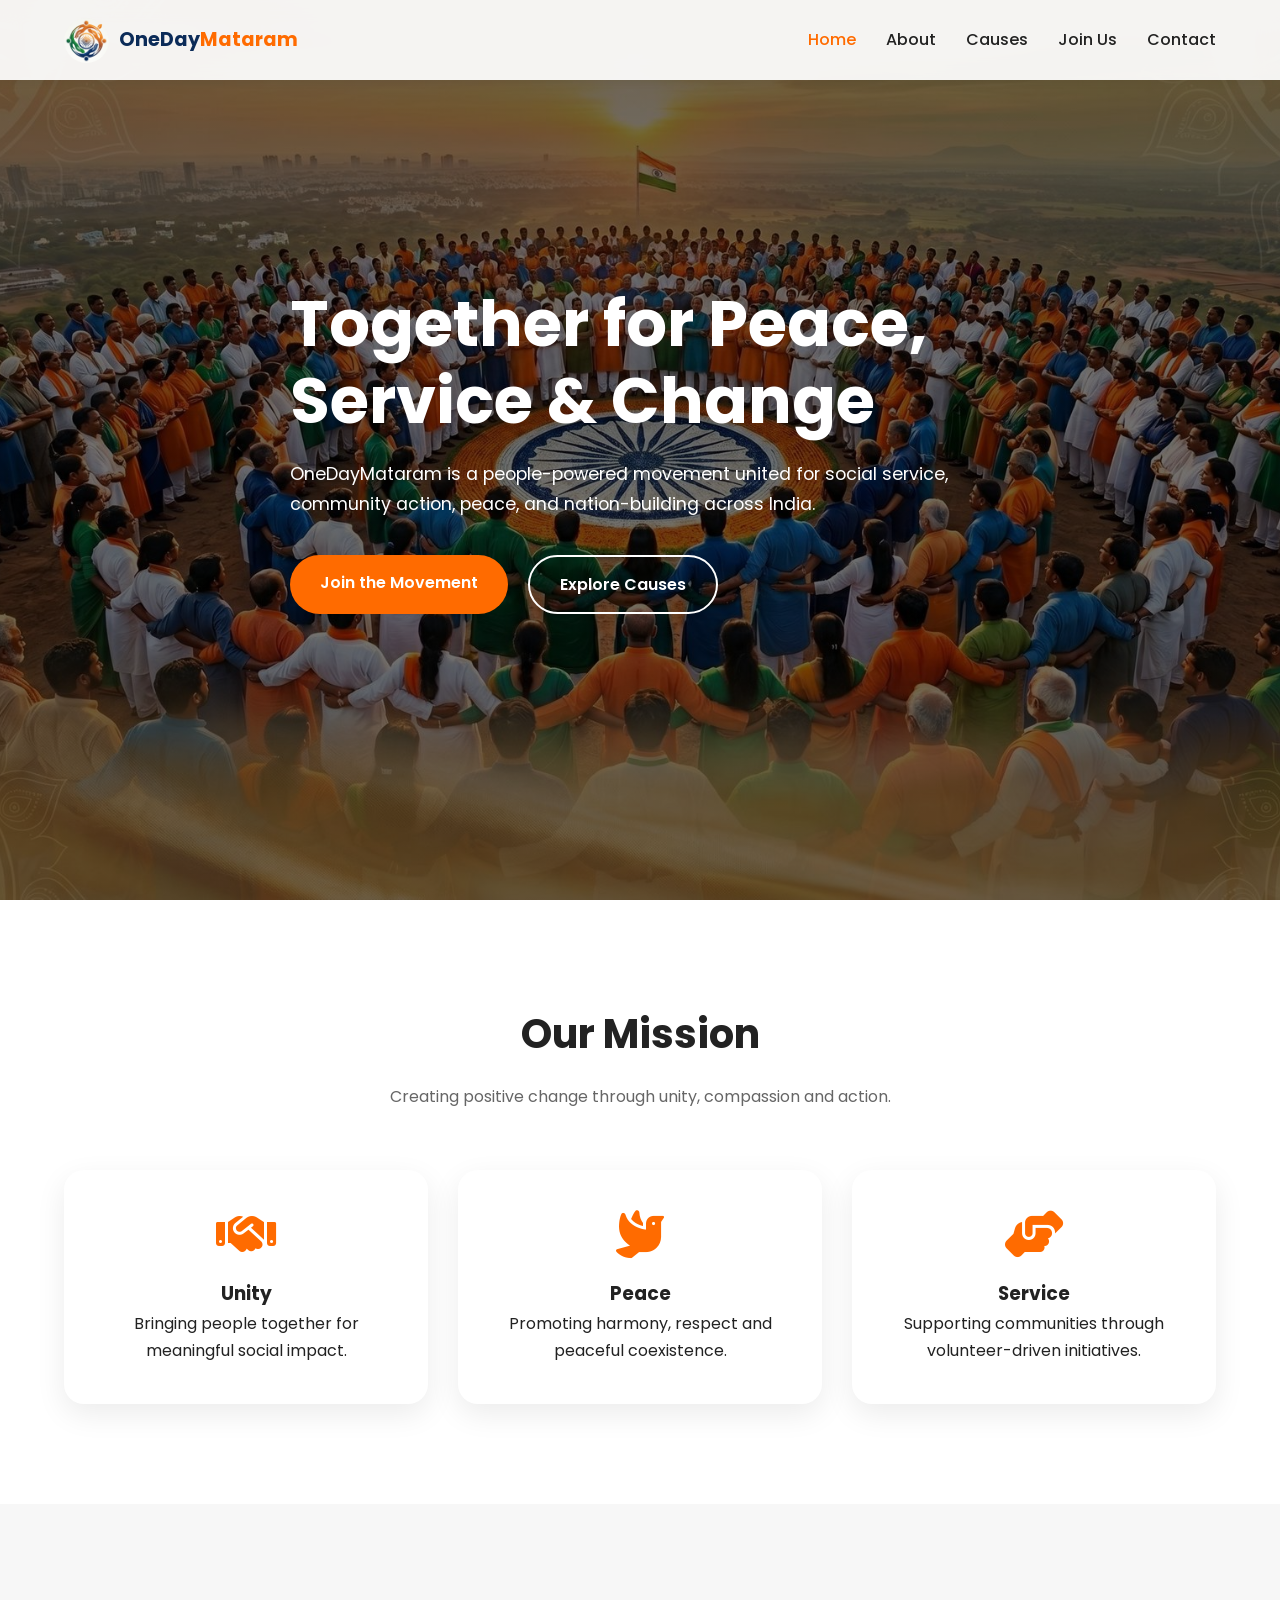
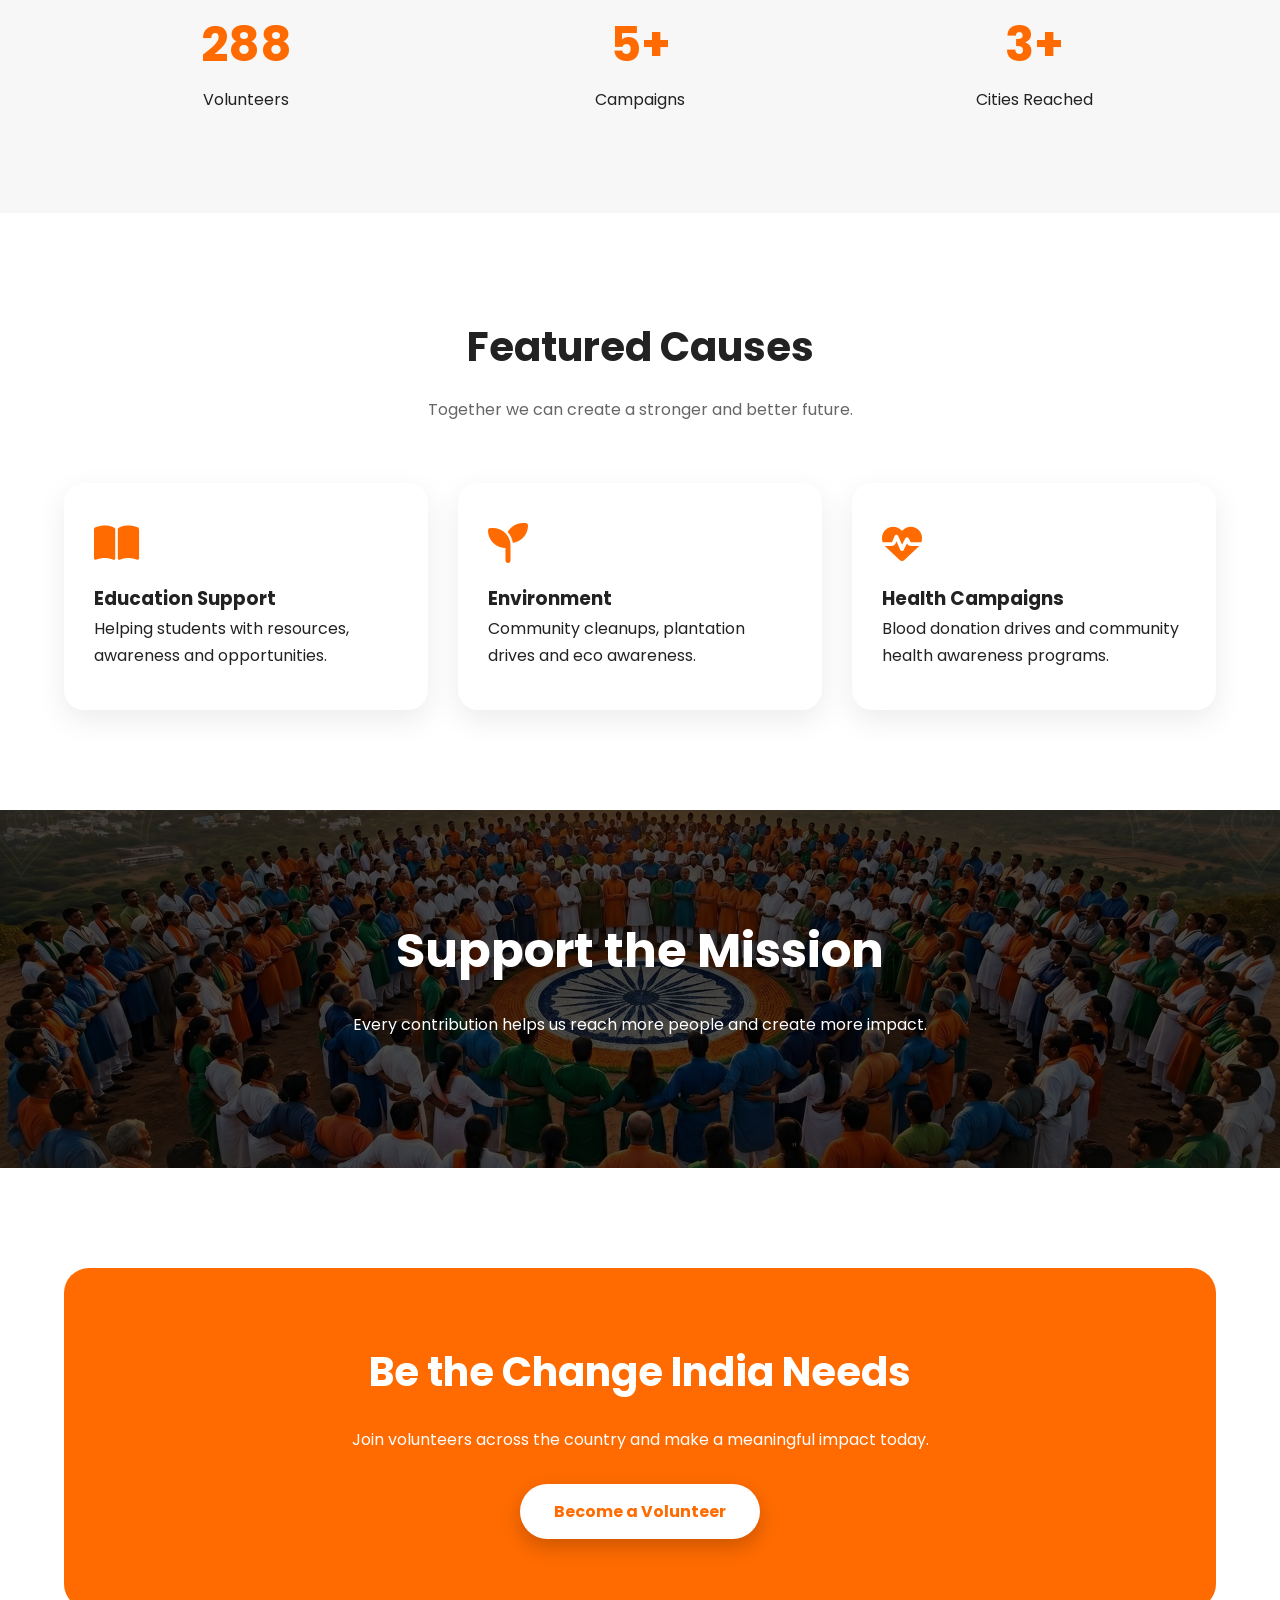
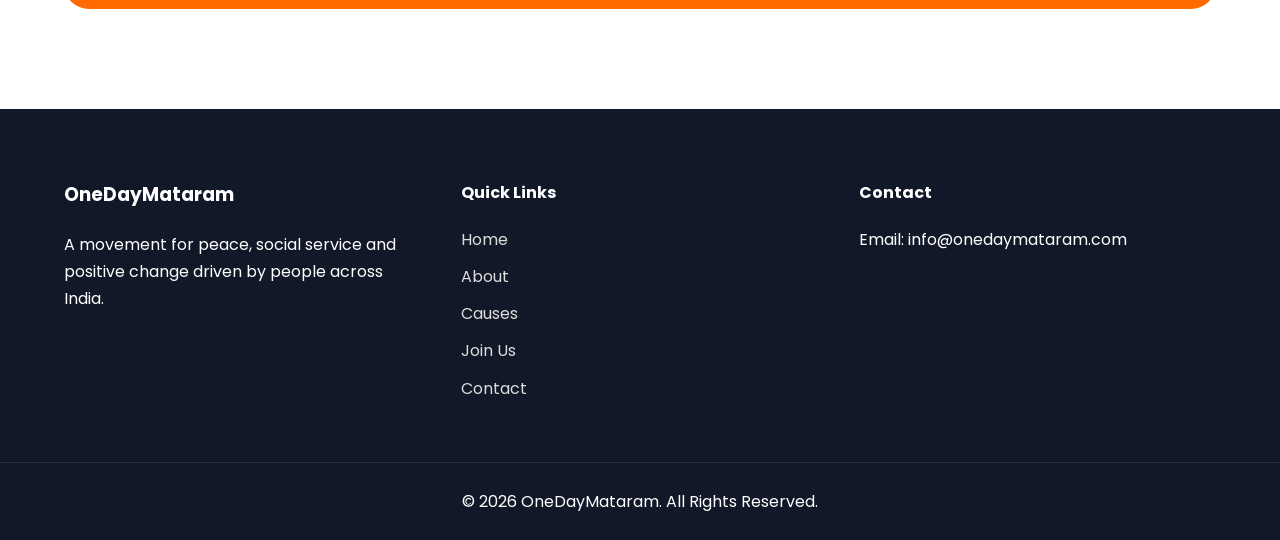
==== commit bbc3181d: "feat: implement form handling with OTP verification, toast notifications, and updated UI styling" ====
--- a/index.html
+++ b/index.html
@@ -175,7 +175,7 @@
         Every contribution helps us reach more people and create more impact.
       </p>
 
-      <a href="join.html" class="btn primary-btn">Donate Now</a>
+      <!-- <a href="join.html" class="btn primary-btn">Donate Now</a> -->
 
       <!-- Donation system integration coming soon -->
     </div>
--- a/assets/css/style.css
+++ b/assets/css/style.css
@@ -293,6 +293,24 @@
 
 .cta-box p {
   margin-bottom: 30px;
+}
+
+.cta-box .btn {
+  background: #ffffff;
+  color: #ff6b00;
+  font-weight: 700;
+  border-radius: 30px;
+  padding: 14px 34px;
+  box-shadow: 0 8px 20px rgba(0, 0, 0, 0.2);
+  display: inline-block;
+  transition: all 0.3s ease;
+}
+
+.cta-box .btn:hover {
+  background: #0b2b58;
+  color: #ffffff;
+  transform: translateY(-3px);
+  box-shadow: 0 12px 25px rgba(11, 43, 88, 0.4);
 }
 
 /* ================= FOOTER ================= */
@@ -1202,3 +1220,237 @@
     overflow-x: hidden;
   }
 }
+
+/* ================= OTP MODAL & TOAST NOTIFICATIONS ================= */
+
+/* Modal Overlay */
+.otp-modal-overlay {
+  position: fixed;
+  top: 0;
+  left: 0;
+  width: 100%;
+  height: 100%;
+  background: rgba(11, 43, 88, 0.65);
+  backdrop-filter: blur(6px);
+  display: flex;
+  align-items: center;
+  justify-content: center;
+  z-index: 9999;
+  opacity: 0;
+  visibility: hidden;
+  transition: opacity 0.3s ease, visibility 0.3s ease;
+}
+
+.otp-modal-overlay.active {
+  opacity: 1;
+  visibility: visible;
+}
+
+/* Modal Card */
+.otp-modal-card {
+  position: relative;
+  background: #ffffff;
+  border-radius: 16px;
+  padding: 35px 28px;
+  max-width: 440px;
+  width: 90%;
+  box-shadow: 0 20px 40px rgba(0, 0, 0, 0.25);
+  text-align: center;
+  transform: scale(0.85);
+  transition: transform 0.3s ease;
+}
+
+.otp-modal-overlay.active .otp-modal-card {
+  transform: scale(1);
+}
+
+.otp-modal-close {
+  position: absolute;
+  top: 15px;
+  right: 20px;
+  font-size: 1.4rem;
+  color: #888;
+  cursor: pointer;
+  background: none;
+  border: none;
+  transition: color 0.2s;
+}
+
+.otp-modal-close:hover {
+  color: #ff6b00;
+}
+
+.otp-modal-icon {
+  width: 65px;
+  height: 65px;
+  border-radius: 50%;
+  background: rgba(255, 107, 0, 0.12);
+  color: #ff6b00;
+  display: flex;
+  align-items: center;
+  justify-content: center;
+  margin: 0 auto 15px auto;
+  font-size: 1.8rem;
+}
+
+.otp-modal-card h3 {
+  color: #0b2b58;
+  font-size: 1.4rem;
+  font-weight: 700;
+  margin-bottom: 8px;
+}
+
+.otp-modal-card p {
+  color: #555;
+  font-size: 0.92rem;
+  line-height: 1.5;
+  margin-bottom: 22px;
+}
+
+.otp-modal-card p .user-email-target {
+  font-weight: 600;
+  color: #0b2b58;
+  word-break: break-all;
+}
+
+/* 6-Digit OTP Inputs */
+.otp-input-wrapper {
+  display: flex;
+  justify-content: center;
+  gap: 8px;
+  margin-bottom: 22px;
+}
+
+.otp-digit-input {
+  width: 44px;
+  height: 52px;
+  text-align: center;
+  font-size: 1.4rem;
+  font-weight: 700;
+  font-family: inherit;
+  border: 2px solid #e0e0e0;
+  border-radius: 10px;
+  color: #0b2b58;
+  background: #fdfdfd;
+  outline: none;
+  transition: all 0.2s ease;
+}
+
+.otp-digit-input:focus {
+  border-color: #ff6b00;
+  background: #ffffff;
+  box-shadow: 0 0 8px rgba(255, 107, 0, 0.25);
+}
+
+.otp-resend-wrapper {
+  font-size: 0.88rem;
+  color: #666;
+  margin-top: 15px;
+}
+
+.otp-resend-btn {
+  color: #ff6b00;
+  font-weight: 600;
+  border: none;
+  background: none;
+  cursor: pointer;
+  text-decoration: underline;
+  padding: 0 4px;
+}
+
+.otp-resend-btn:disabled {
+  color: #aaa;
+  cursor: not-allowed;
+  text-decoration: none;
+}
+
+/* Toast Notifications Container */
+.toast-container {
+  position: fixed;
+  top: 25px;
+  right: 25px;
+  z-index: 10000;
+  display: flex;
+  flex-direction: column;
+  gap: 12px;
+  pointer-events: none;
+}
+
+.toast {
+  pointer-events: auto;
+  min-width: 290px;
+  max-width: 380px;
+  background: #ffffff;
+  border-radius: 12px;
+  padding: 14px 18px;
+  box-shadow: 0 10px 25px rgba(0, 0, 0, 0.15);
+  display: flex;
+  align-items: center;
+  gap: 12px;
+  transform: translateX(120%);
+  opacity: 0;
+  transition: transform 0.35s cubic-bezier(0.68, -0.55, 0.265, 1.55), opacity 0.35s ease;
+}
+
+.toast.show {
+  transform: translateX(0);
+  opacity: 1;
+}
+
+.toast-icon {
+  font-size: 1.3rem;
+  display: flex;
+  align-items: center;
+  justify-content: center;
+}
+
+.toast-success {
+  border-left: 5px solid #28a745;
+}
+
+.toast-success .toast-icon {
+  color: #28a745;
+}
+
+.toast-error {
+  border-left: 5px solid #dc3545;
+}
+
+.toast-error .toast-icon {
+  color: #dc3545;
+}
+
+.toast-info {
+  border-left: 5px solid #ff6b00;
+}
+
+.toast-info .toast-icon {
+  color: #ff6b00;
+}
+
+.toast-message {
+  font-size: 0.9rem;
+  font-weight: 500;
+  color: #222;
+  line-height: 1.4;
+}
+
+/* Loading state spinner inside button */
+.btn-spinner {
+  display: inline-block;
+  width: 16px;
+  height: 16px;
+  border: 2px solid rgba(255, 255, 255, 0.4);
+  border-radius: 50%;
+  border-top-color: #ffffff;
+  animation: spin 0.8s linear infinite;
+  margin-right: 8px;
+  vertical-align: middle;
+}
+
+@keyframes spin {
+  to {
+    transform: rotate(360deg);
+  }
+}
+
